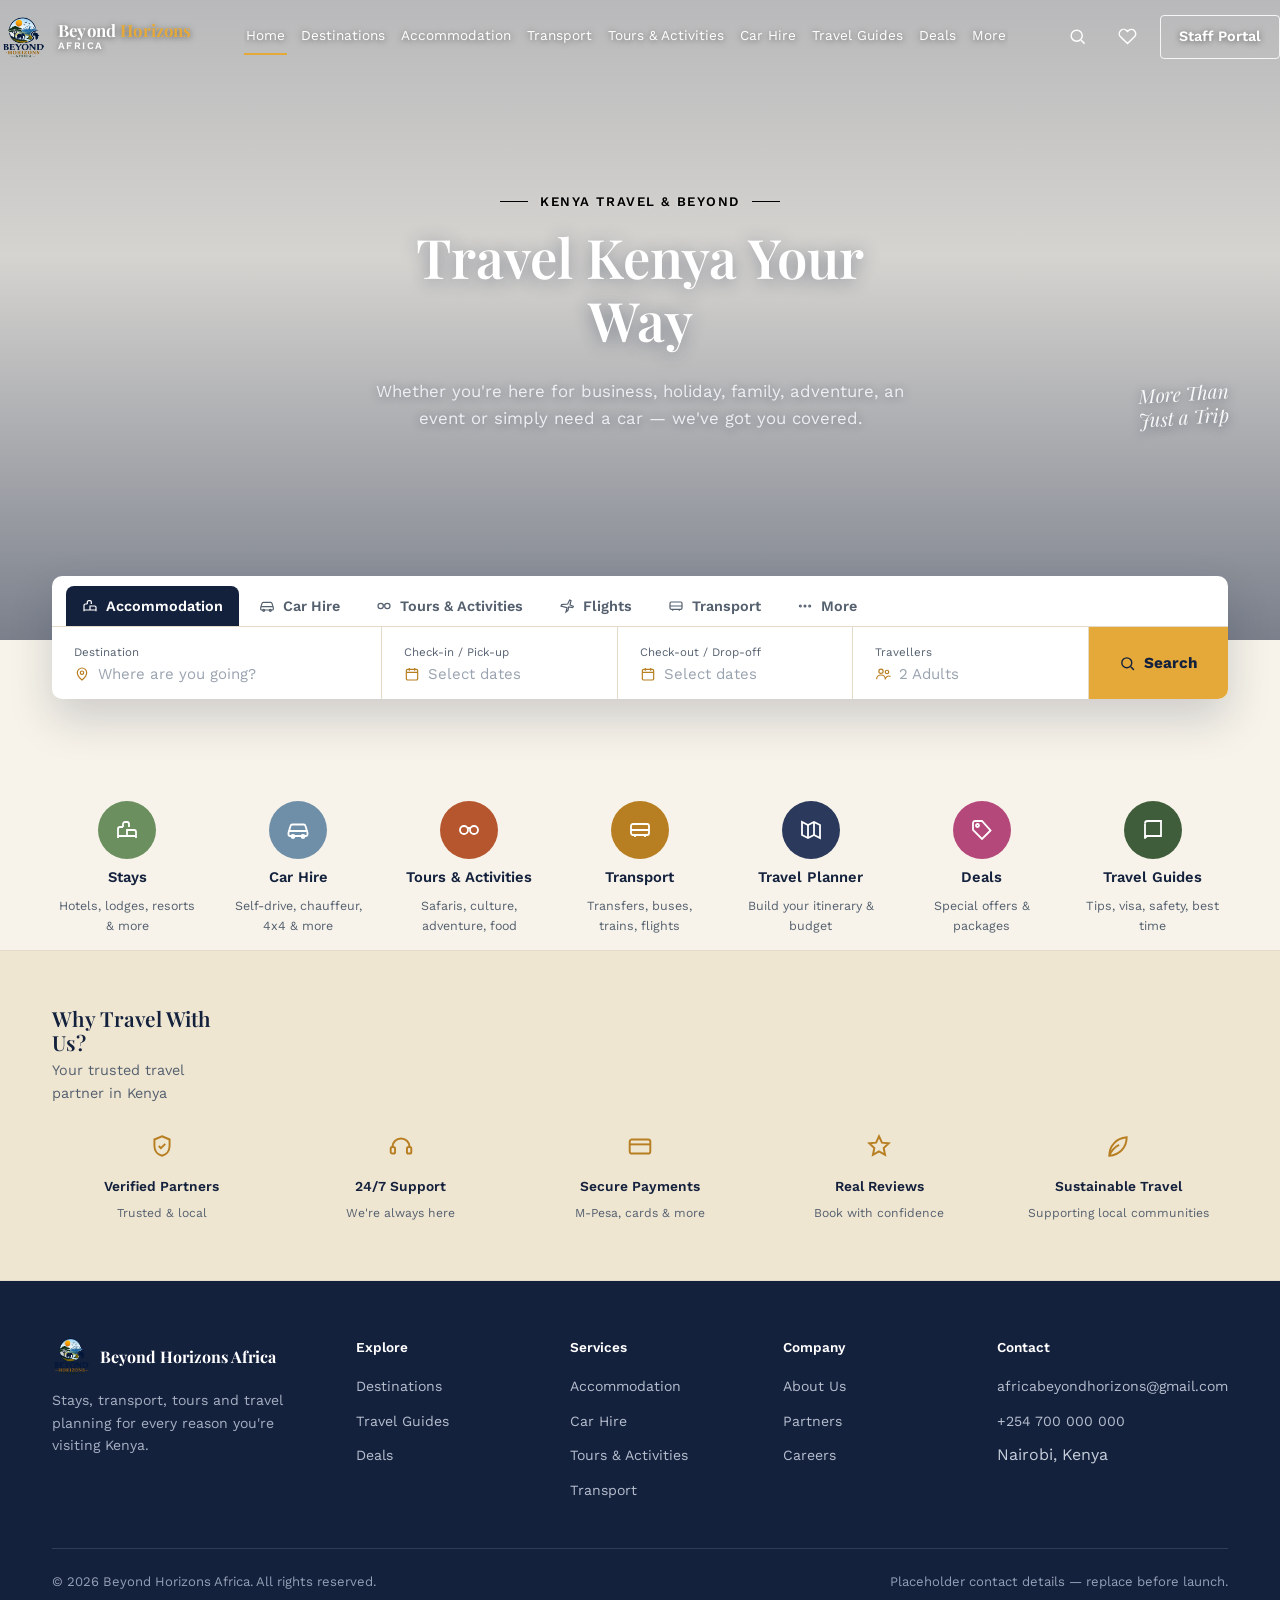
==== index.html @ 7d617f16 "Update index.html" ====
<!DOCTYPE html>
<html lang="en">
<head>
<meta charset="UTF-8">
<meta name="viewport" content="width=device-width, initial-scale=1.0">
<title>Beyond Horizons Tours</title>
<meta name="description" content="Stays, car hire, tours, transport and travel planning for every reason you're visiting Kenya, may it be holiday, business, family, events and more.">
<link rel="stylesheet" href="styles.css">
</head>
<body>
<a href="#main" class="skip-link">Skip to content</a>

<header class="site-header">
  <div class="container nav-row">
    <a href="index.html" class="brand">
      <img src="logo.jpeg" alt="Beyond Horizons Africa logo">
      <span class="brand-text">
        <span class="b1">Beyond <em>Horizons</em></span>
        <span class="b2">AFRICA</span>
      </span>
    </a>

    <button class="nav-toggle" aria-label="Toggle menu" aria-expanded="false">
      <span></span>
    </button>

    <nav class="primary-nav" aria-label="Primary">
      <a href="index.html" aria-current="page">Home</a>
      <a href="destinations.html">Destinations</a>
      <a href="accommodation.html">Accommodation</a>
      <a href="transport.html">Transport</a>
      <a href="tours.html">Tours &amp; Activities</a>
      <a href="car-hire.html">Car Hire</a>
      <a href="#">Travel Guides</a>
      <a href="deals.html">Deals</a>
      <a href="#">More</a>
    </nav>

    <div class="header-actions">
      <button class="icon-btn" aria-label="Search">
        <svg viewBox="0 0 24 24" fill="none" stroke="currentColor" stroke-width="1.8" width="19" height="19"><circle cx="11" cy="11" r="7"/><line x1="21" y1="21" x2="16.65" y2="16.65"/></svg>
      </button>
      <button class="icon-btn" aria-label="Wishlist">
        <svg viewBox="0 0 24 24" fill="none" stroke="currentColor" stroke-width="1.8" width="19" height="19"><path d="M20.8 4.6a5.5 5.5 0 0 0-7.8 0L12 5.6l-1-1a5.5 5.5 0 0 0-7.8 7.8l1 1L12 21l7.8-7.6 1-1a5.5 5.5 0 0 0 0-7.8Z"/></svg>
      </button>
      <a href="#" class="btn-login">Staff Portal</a>
    </div>
  </div>
</header>

<main id="main">

  <!-- HERO -->
  <section class="hero">
    <div class="hero-slideshow">
      <img class="slide" src="https://images.pexels.com/photos/12167300/pexels-photo-12167300.jpeg" alt="Elephant herd with Mount Kilimanjaro at sunset, Amboseli">
      <img class="slide" src="https://images.pexels.com/photos/37419265/pexels-photo-37419265.jpeg" alt="Elephants at sunset in the Maasai Mara">
      <img class="slide" src="https://images.pexels.com/photos/29865515/pexels-photo-29865515.jpeg" alt="Hot air balloon safari over the savanna plains">
      <img class="slide" src="https://images.pexels.com/photos/29578085/pexels-photo-29578085.jpeg" alt="Loungers on a palm-lined beach on the Kenyan coast">
    </div>
    <div class="hero-scrim"></div>

    <div class="hero-content">
      <p class="hero-eyebrow">KENYA TRAVEL &amp; BEYOND</p>
      <h1>Travel Kenya Your Way</h1>
      <p class="hero-sub">Whether you're here for business, holiday, family, adventure, an event or simply need a car — we've got you covered.</p>
    </div>
    <p class="hero-tag">More Than<br>Just a Trip</p>
  </section>

  <!-- SEARCH -->
  <div class="search-wrap">
    <div class="container">
      <div class="search-card">
        <form id="search-form">
          <div class="search-tabs">
            <button type="button" class="search-tab active" data-key="accommodation">
              <svg viewBox="0 0 24 24" fill="none" stroke="currentColor" stroke-width="1.8"><path d="M3 18v-7a2 2 0 0 1 2-2h3M3 18v2M3 18h18m0 0v2m0-2v-4a2 2 0 0 0-2-2h-7v6M8 9V6a2 2 0 0 1 2-2h2a2 2 0 0 1 2 2v3"/></svg>
              Accommodation
            </button>
            <button type="button" class="search-tab" data-key="carhire">
              <svg viewBox="0 0 24 24" fill="none" stroke="currentColor" stroke-width="1.8"><path d="M3 13l1.5-5A2 2 0 0 1 6.4 6.5h11.2A2 2 0 0 1 19.5 8l1.5 5"/><rect x="2.5" y="13" width="19" height="5" rx="1.5"/><circle cx="7" cy="18.5" r="1.5"/><circle cx="17" cy="18.5" r="1.5"/></svg>
              Car Hire
            </button>
            <button type="button" class="search-tab" data-key="tours">
              <svg viewBox="0 0 24 24" fill="none" stroke="currentColor" stroke-width="1.8"><circle cx="7" cy="12" r="4"/><circle cx="17" cy="12" r="4"/><path d="M11 10h2"/></svg>
              Tours &amp; Activities
            </button>
            <button type="button" class="search-tab" data-key="flights">
              <svg viewBox="0 0 24 24" fill="none" stroke="currentColor" stroke-width="1.8"><path d="M10.5 21l1.5-6.5L3 12l1-2 9-1 3-6 2 1-1.5 6.5 5 2-1 2-6-1-1 5z"/></svg>
              Flights
            </button>
            <button type="button" class="search-tab" data-key="transport">
              <svg viewBox="0 0 24 24" fill="none" stroke="currentColor" stroke-width="1.8"><rect x="3" y="6" width="18" height="11" rx="2"/><path d="M3 12h18M7 17v2M17 17v2"/></svg>
              Transport
            </button>
            <button type="button" class="search-tab" data-key="more">
              <svg viewBox="0 0 24 24" fill="none" stroke="currentColor" stroke-width="1.8"><circle cx="5" cy="12" r="1.4"/><circle cx="12" cy="12" r="1.4"/><circle cx="19" cy="12" r="1.4"/></svg>
              More
            </button>
          </div>

          <div class="search-fields">
            <div class="search-field">
              <label for="f-destination">Destination</label>
              <div class="field-value">
                <svg viewBox="0 0 24 24" fill="none" stroke="currentColor" stroke-width="1.8"><path d="M12 21s7-6.1 7-11a7 7 0 1 0-14 0c0 4.9 7 11 7 11Z"/><circle cx="12" cy="10" r="2.5"/></svg>
                <input id="f-destination" type="text" placeholder="Where are you going?">
              </div>
            </div>
            <div class="search-field">
              <label for="f-checkin">Check-in / Pick-up</label>
              <div class="field-value">
                <svg viewBox="0 0 24 24" fill="none" stroke="currentColor" stroke-width="1.8"><rect x="3.5" y="5" width="17" height="16" rx="2"/><path d="M3.5 9.5h17M8 3v4M16 3v4"/></svg>
                <input id="f-checkin" type="text" placeholder="Select dates">
              </div>
            </div>
            <div class="search-field">
              <label for="f-checkout">Check-out / Drop-off</label>
              <div class="field-value">
                <svg viewBox="0 0 24 24" fill="none" stroke="currentColor" stroke-width="1.8"><rect x="3.5" y="5" width="17" height="16" rx="2"/><path d="M3.5 9.5h17M8 3v4M16 3v4"/></svg>
                <input id="f-checkout" type="text" placeholder="Select dates">
              </div>
            </div>
            <div class="search-field">
              <label for="f-travellers">Travellers</label>
              <div class="field-value">
                <svg viewBox="0 0 24 24" fill="none" stroke="currentColor" stroke-width="1.8"><circle cx="9" cy="8" r="3.2"/><path d="M2.5 20a6.5 6.5 0 0 1 13 0"/><circle cx="18" cy="9" r="2.6"/><path d="M15.5 20a5 5 0 0 1 7.8-4.1"/></svg>
                <input id="f-travellers" type="text" placeholder="2 Adults">
              </div>
            </div>
            <button type="submit" class="search-submit">
              <svg viewBox="0 0 24 24" fill="none" stroke="currentColor" stroke-width="2"><circle cx="11" cy="11" r="7"/><line x1="21" y1="21" x2="16.65" y2="16.65"/></svg>
              Search
            </button>
          </div>
        </form>
      </div>
    </div>
  </div>

  <!-- QUICK LINKS -->
  <section class="quick-links" id="quick-links">
    <div class="container">
      <div class="quick-grid">

        <a class="quick-item" href="accommodation.html">
          <div class="quick-badge" style="background:var(--green-soft);">
            <svg viewBox="0 0 24 24" fill="none" stroke="currentColor" stroke-width="1.8"><path d="M3 18v-7a2 2 0 0 1 2-2h3M3 18v2M3 18h18m0 0v2m0-2v-4a2 2 0 0 0-2-2h-7v6M8 9V6a2 2 0 0 1 2-2h2a2 2 0 0 1 2 2v3"/></svg>
          </div>
          <h3>Stays</h3>
          <p>Hotels, lodges, resorts &amp; more</p>
        </a>

        <a class="quick-item" href="car-hire.html">
          <div class="quick-badge" style="background:var(--slate);">
            <svg viewBox="0 0 24 24" fill="none" stroke="currentColor" stroke-width="1.8"><path d="M3 13l1.5-5A2 2 0 0 1 6.4 6.5h11.2A2 2 0 0 1 19.5 8l1.5 5"/><rect x="2.5" y="13" width="19" height="5" rx="1.5"/><circle cx="7" cy="18.5" r="1.5"/><circle cx="17" cy="18.5" r="1.5"/></svg>
          </div>
          <h3>Car Hire</h3>
          <p>Self-drive, chauffeur, 4x4 &amp; more</p>
        </a>

        <a class="quick-item" href="tours.html">
          <div class="quick-badge" style="background:var(--terracotta);">
            <svg viewBox="0 0 24 24" fill="none" stroke="currentColor" stroke-width="1.8"><circle cx="7" cy="12" r="4"/><circle cx="17" cy="12" r="4"/><path d="M11 10h2"/></svg>
          </div>
          <h3>Tours &amp; Activities</h3>
          <p>Safaris, culture, adventure, food</p>
        </a>

        <a class="quick-item" href="transport.html">
          <div class="quick-badge" style="background:var(--gold);">
            <svg viewBox="0 0 24 24" fill="none" stroke="currentColor" stroke-width="1.8"><rect x="3" y="6" width="18" height="11" rx="2"/><path d="M3 12h18M7 17v2M17 17v2"/></svg>
          </div>
          <h3>Transport</h3>
          <p>Transfers, buses, trains, flights</p>
        </a>

        <a class="quick-item" href="#">
          <div class="quick-badge" style="background:var(--navy-soft);">
            <svg viewBox="0 0 24 24" fill="none" stroke="currentColor" stroke-width="1.8"><path d="M9 20l-6-3V4l6 3 6-3 6 3v13l-6-3-6 3Z"/><path d="M9 7v13M15 4v13"/></svg>
          </div>
          <h3>Travel Planner</h3>
          <p>Build your itinerary &amp; budget</p>
        </a>

        <a class="quick-item" href="deals.html">
          <div class="quick-badge" style="background:#B5487A;">
            <svg viewBox="0 0 24 24" fill="none" stroke="currentColor" stroke-width="1.8"><path d="M20.5 12.5 12 21l-9-9V5a2 2 0 0 1 2-2h7Z"/><circle cx="7.5" cy="7.5" r="1.5"/></svg>
          </div>
          <h3>Deals</h3>
          <p>Special offers &amp; packages</p>
        </a>

        <a class="quick-item" href="#">
          <div class="quick-badge" style="background:var(--green);">
            <svg viewBox="0 0 24 24" fill="none" stroke="currentColor" stroke-width="1.8"><path d="M4 5.5A2.5 2.5 0 0 1 6.5 3H20v15H6.5A2.5 2.5 0 0 0 4 20.5"/><path d="M4 5.5v15A2.5 2.5 0 0 1 6.5 18H20"/></svg>
          </div>
          <h3>Travel Guides</h3>
          <p>Tips, visa, safety, best time</p>
        </a>

      </div>
    </div>
  </section>


  <!-- WHY TRAVEL WITH US -->
  <section class="why">
    <div class="container why-inner">
      <div class="why-heading">
        <h3>Why Travel With Us?</h3>
        <p>Your trusted travel partner in Kenya</p>
      </div>

      <div class="why-items" style="display:grid; grid-template-columns:repeat(5,1fr); gap:20px; grid-column: 1 / -1;">
        <div class="why-item">
          <svg viewBox="0 0 24 24" fill="none" stroke="currentColor" stroke-width="1.8"><path d="M12 3l7 3v6c0 4.5-3 8-7 9-4-1-7-4.5-7-9V6Z"/><path d="M9 12l2 2 4-4"/></svg>
          <h4>Verified Partners</h4>
          <span>Trusted &amp; local</span>
        </div>
        <div class="why-item">
          <svg viewBox="0 0 24 24" fill="none" stroke="currentColor" stroke-width="1.8"><path d="M4 13a8 8 0 0 1 16 0"/><rect x="2.5" y="13" width="4" height="6" rx="1.5"/><rect x="17.5" y="13" width="4" height="6" rx="1.5"/></svg>
          <h4>24/7 Support</h4>
          <span>We're always here</span>
        </div>
        <div class="why-item">
          <svg viewBox="0 0 24 24" fill="none" stroke="currentColor" stroke-width="1.8"><rect x="2.5" y="6" width="19" height="13" rx="2"/><path d="M2.5 10.5h19"/></svg>
          <h4>Secure Payments</h4>
          <span>M-Pesa, cards &amp; more</span>
        </div>
        <div class="why-item">
          <svg viewBox="0 0 24 24" fill="none" stroke="currentColor" stroke-width="1.8"><path d="M12 3l2.7 5.9 6.3.6-4.7 4.4 1.3 6.3L12 17l-5.6 3.2 1.3-6.3-4.7-4.4 6.3-.6Z"/></svg>
          <h4>Real Reviews</h4>
          <span>Book with confidence</span>
        </div>
        <div class="why-item">
          <svg viewBox="0 0 24 24" fill="none" stroke="currentColor" stroke-width="1.8"><path d="M4 21C4 12 10 5 20 4c0 10-7 16-16 17Z"/><path d="M4 21c2-5 5-8 9-10"/></svg>
          <h4>Sustainable Travel</h4>
          <span>Supporting local communities</span>
        </div>
      </div>
    </div>
  </section>

</main>

<footer class="site-footer">
  <div class="container">
    <div class="footer-grid">
      <div>
        <div class="footer-brand">
          <img src="logo.jpeg" alt="Beyond Horizons Africa logo">
          <span>Beyond Horizons Africa</span>
        </div>
        <p>Stays, transport, tours and travel planning for every reason you're visiting Kenya.</p>
      </div>
      <div>
        <h4>Explore</h4>
        <ul>
          <li><a href="destinations.html">Destinations</a></li>
          <li><a href="#">Travel Guides</a></li>
          <li><a href="deals.html">Deals</a></li>
        </ul>
      </div>
      <div>
        <h4>Services</h4>
        <ul>
          <li><a href="accommodation.html">Accommodation</a></li>
          <li><a href="car-hire.html">Car Hire</a></li>
          <li><a href="tours.html">Tours &amp; Activities</a></li>
          <li><a href="transport.html">Transport</a></li>
        </ul>
      </div>
      <div>
        <h4>Company</h4>
        <ul>
          <li><a href="#">About Us</a></li>
          <li><a href="#">Partners</a></li>
          <li><a href="#">Careers</a></li>
        </ul>
      </div>
      <div>
        <h4>Contact</h4>
        <ul>
          <li><a href="mailto:africabeyondhorizons@gmail.com">africabeyondhorizons@gmail.com</a></li>
          <li><a href="tel:+254700000000">+254 700 000 000</a></li>
          <li>Nairobi, Kenya</li>
        </ul>
      </div>
    </div>
    <div class="footer-bottom">
      <span>© 2026 Beyond Horizons Africa. All rights reserved.</span>
      <span>Placeholder contact details — replace before launch.</span>
    </div>
  </div>
</footer>

<script src="script.js"></script>
</body>
</html>
---- styles.css ----
/* Beyond Horizons Africa — homepage styles */

@import url('https://fonts.googleapis.com/css2?family=Playfair+Display:wght@500;600;700&family=Work+Sans:wght@400;500;600;700&display=swap');

:root{
  --navy: #14213D;
  --navy-soft: #2B3A5C;
  --gold: #B87F22;
  --gold-bright: #E5A93A;
  --green: #3F5D3A;
  --green-soft: #6B8F5E;
  --khaki: #B79A63;
  --slate: #6F8FA8;
  --terracotta: #B5562F;
  --cream: #F7F3EA;
  --cream-deep: #EFE6D2;
  --ink-soft: #55606F;
  --white: #FFFFFF;
  --rule: #E3DBC8;

  --serif: 'Playfair Display', Georgia, serif;
  --sans: 'Work Sans', -apple-system, BlinkMacSystemFont, 'Segoe UI', sans-serif;
  --max: 1240px;
}

*, *::before, *::after{ box-sizing: border-box; }
html{ scroll-behavior: smooth; }

body{
  margin:0;
  background: var(--cream);
  color: var(--navy);
  font-family: var(--sans);
  font-size: 16px;
  line-height: 1.6;
  -webkit-font-smoothing: antialiased;
}

img{ max-width:100%; display:block; }
a{ color: inherit; text-decoration: none; }
button{ font-family: inherit; cursor: pointer; }

.container{
  max-width: var(--max);
  margin: 0 auto;
  padding: 0 32px;
}

h1, h2, h3{
  font-family: var(--serif);
  font-weight: 600;
  line-height: 1.15;
  margin: 0 0 0.5em;
  color: var(--navy);
}
h2{ font-size: clamp(1.6rem, 2.6vw, 2.15rem); }
h3{ font-size: 1.05rem; }

p{ margin: 0 0 1em; color: var(--ink-soft); }

.skip-link{
  position:absolute; left:-999px; top:auto;
  background: var(--navy); color: var(--cream); padding: 10px 16px;
  z-index: 200; border-radius: 4px;
}
.skip-link:focus{ left: 16px; top: 16px; }

/* ---------------- Header ---------------- */
/* Fixed + transparent by default so it overlays the hero image instead of
   sitting as a separate white bar above it. JS adds .scrolled once the
   page is no longer at the very top, switching it to a solid bar. No
   blur/backdrop-filter is used anywhere here — just a plain color swap. */
.site-header{
  position: fixed; top: 0; left: 0; right: 0; width: 100%;
  z-index: 100;
  background: transparent;
  border-bottom: 1px solid transparent;
  transition: background 0.25s ease, border-color 0.25s ease, box-shadow 0.25s ease;
}
.site-header.scrolled{
  background: var(--white);
  border-bottom: 1px solid var(--rule);
  box-shadow: 0 2px 14px rgba(20,33,61,0.08);
}
.site-header .container{ max-width: 1400px; }
.nav-row{
  display:flex; align-items:center; justify-content:space-between;
  padding: 14px 0;
  gap: 20px;
}
.brand{ display:flex; align-items:center; gap: 12px; text-decoration:none; flex-shrink:0; }
.brand img{ width: 46px; height: 46px; object-fit: contain; border-radius: 50%; }
.brand-text{ display:flex; flex-direction:column; line-height:1.05; }
.brand-text .b1{ font-family: var(--serif); font-weight:700; font-size: 1.05rem; color: var(--navy); letter-spacing:0.01em; }
.brand-text .b1 em{ font-style:normal; color: var(--gold); }
.brand-text .b2{ font-family: var(--sans); font-weight:600; font-size: 0.62rem; letter-spacing: 0.14em; color: var(--green); margin-top:1px; }

/* Default (transparent-over-image) state: light text with a soft shadow for legibility */
.site-header:not(.scrolled) .brand-text .b1,
.site-header:not(.scrolled) .brand-text .b2{
  color: #fff;
  text-shadow: 0 1px 6px rgba(0,0,0,0.5);
}
.site-header:not(.scrolled) .brand-text .b1 em{
  color: var(--gold-bright);
  text-shadow: 0 1px 6px rgba(0,0,0,0.5);
}

nav.primary-nav{
  display:flex; align-items:center; gap: 12px; flex-wrap: nowrap;
  overflow-x: auto; scrollbar-width: none; -ms-overflow-style: none;
}
nav.primary-nav::-webkit-scrollbar{ display:none; }
nav.primary-nav a{
  font-size: 0.85rem;
  color: var(--navy-soft);
  padding: 6px 2px;
  border-bottom: 2px solid transparent;
  white-space: nowrap;
}
nav.primary-nav a:hover,
nav.primary-nav a[aria-current="page"]{
  color: var(--navy);
  border-bottom-color: var(--gold);
}
.site-header:not(.scrolled) nav.primary-nav a{
  color: #fff;
  text-shadow: 0 1px 6px rgba(0,0,0,0.5);
}
.site-header:not(.scrolled) nav.primary-nav a:hover,
.site-header:not(.scrolled) nav.primary-nav a[aria-current="page"]{
  color: #fff;
  border-bottom-color: var(--gold-bright);
}

.header-actions{ display:flex; align-items:center; gap: 14px; flex-shrink:0; }
.icon-btn{
  display:flex; align-items:center; justify-content:center;
  width: 36px; height: 36px; border-radius: 50%;
  background: transparent; border: none; color: var(--navy-soft);
}
.icon-btn:hover{ background: var(--cream-deep); color: var(--navy); }
.btn-login{
  font-size: 0.9rem; font-weight:600; color: var(--navy);
  border: 1px solid var(--navy); padding: 9px 18px; border-radius: 4px;
  white-space: nowrap;
}
.btn-login:hover{ background: var(--navy); color: var(--white); }

.site-header:not(.scrolled) .icon-btn{ color:#fff; }
.site-header:not(.scrolled) .icon-btn:hover{ background: rgba(255,255,255,0.16); color:#fff; }
.site-header:not(.scrolled) .btn-login{
  color:#fff; border-color: rgba(255,255,255,0.85);
  text-shadow: 0 1px 6px rgba(0,0,0,0.5);
}
.site-header:not(.scrolled) .btn-login:hover{ background: rgba(255,255,255,0.16); color:#fff; }

.nav-toggle{
  display:none; background:none; border:1px solid var(--rule); border-radius:4px;
  width:40px; height:36px; align-items:center; justify-content:center;
}
.nav-toggle span, .nav-toggle span::before, .nav-toggle span::after{
  content:''; display:block; width:18px; height:2px; background: var(--navy); position:relative;
}
.nav-toggle span::before{ position:absolute; top:-6px; }
.nav-toggle span::after{ position:absolute; top:6px; }
.site-header:not(.scrolled) .nav-toggle{ border-color: rgba(255,255,255,0.6); }
.site-header:not(.scrolled) .nav-toggle span,
.site-header:not(.scrolled) .nav-toggle span::before,
.site-header:not(.scrolled) .nav-toggle span::after{ background:#fff; }

@media (max-width: 1200px){
  nav.primary-nav{
    display:none;
    position:absolute; top:100%; left:0; right:0;
    flex-direction:column; align-items:flex-start;
    background: var(--white); border-bottom:1px solid var(--rule);
    padding: 10px 32px 20px; gap: 14px;
    overflow-x: visible;
  }
  nav.primary-nav.open{ display:flex; }
  nav.primary-nav a{ color: var(--navy-soft) !important; text-shadow:none !important; font-size: 0.92rem; }
  .nav-toggle{ display:flex; }
}

/* ---------------- Hero ---------------- */
.hero{
  position: relative;
  overflow: hidden;
  color: var(--white);
}
.hero-slideshow{
  position: relative;
  width:100%; height: clamp(430px, 62vw, 640px);
}
.hero-slideshow .slide{
  position:absolute; inset:0;
  width:100%; height:100%;
  object-fit: cover;
  opacity: 0;
  animation: heroFade 32s infinite;
}
.hero-slideshow .slide:nth-child(1){ animation-delay: 0s; }
.hero-slideshow .slide:nth-child(2){ animation-delay: 8s; }
.hero-slideshow .slide:nth-child(3){ animation-delay: 16s; }
.hero-slideshow .slide:nth-child(4){ animation-delay: 24s; }
@keyframes heroFade{
  0%{ opacity:0; }
  3%{ opacity:1; }
  22%{ opacity:1; }
  28%{ opacity:0; }
  100%{ opacity:0; }
}
.hero-scrim{
  position:absolute; inset:0;
  background: linear-gradient(180deg, rgba(20,33,61,0.28) 0%, rgba(20,33,61,0.15) 40%, rgba(20,33,61,0.55) 100%);
  pointer-events:none;
}
.hero-content{
  position:absolute; inset:0;
  display:flex; flex-direction:column; align-items:center; justify-content:center;
  text-align:center;
  padding: 0 24px;
}
.hero-eyebrow{
  font-size: 0.82rem;
  letter-spacing: 0.12em;
  color: #000;
  text-shadow: 0 1px 4px rgba(255,255,255,0.35);
  font-weight: 600;
  display:flex; align-items:center; gap: 12px;
  margin-bottom: 14px;
}
.hero-eyebrow::before, .hero-eyebrow::after{
  content:''; width: 28px; height:1px; background: #000;
}
.hero h1{
  color: var(--white);
  font-size: clamp(2.2rem, 5vw, 3.4rem);
  max-width: 16ch;
  text-shadow: 0 2px 18px rgba(20,33,61,0.45);
}
.hero-sub{
  color: #EDEFF3;
  max-width: 54ch;
  font-size: 1.05rem;
  text-shadow: 0 1px 10px rgba(20,33,61,0.4);
}
.hero-tag{
  position:absolute;
  right: 4%;
  bottom: 30%;
  font-family: var(--serif);
  font-style: italic;
  font-size: 1.2rem;
  color: var(--white);
  line-height:1.25;
  text-align:right;
  opacity: 0.92;
  transform: rotate(-4deg);
  text-shadow: 0 2px 10px rgba(20,33,61,0.5);
}

/* ---------------- Search card ---------------- */
.search-wrap{
  position: relative;
  z-index: 20;
  margin-top: -64px;
  padding-bottom: 40px;
}
.search-card{
  background: var(--white);
  border-radius: 10px;
  box-shadow: 0 20px 44px rgba(20,33,61,0.18);
  overflow: hidden;
}
.search-tabs{
  display:flex;
  flex-wrap: wrap;
  border-bottom: 1px solid var(--rule);
  padding: 10px 14px 0;
  gap: 4px;
}
.search-tab{
  display:flex; align-items:center; gap:8px;
  background:none; border:none;
  padding: 12px 16px;
  font-size: 0.9rem; font-weight:600; color: var(--ink-soft);
  border-radius: 8px 8px 0 0;
}
.search-tab svg{ width:16px; height:16px; }
.search-tab:hover{ color: var(--navy); }
.search-tab.active{ background: var(--navy); color: var(--white); }

.search-fields{
  display:grid;
  grid-template-columns: 1.4fr 1fr 1fr 1fr auto;
  gap: 0;
  align-items: stretch;
}
.search-field{
  padding: 16px 22px;
  border-right: 1px solid var(--rule);
}
.search-field label{
  display:block; font-size: 0.72rem; color: var(--ink-soft); margin-bottom: 4px;
}
.search-field .field-value{
  display:flex; align-items:center; gap:8px;
  font-size: 0.94rem; font-weight:500; color: var(--navy);
}
.search-field .field-value svg{ width:16px; height:16px; color: var(--gold); flex-shrink:0; }
.search-field input, .search-field select{
  border:none; background:none; font-family:inherit; font-size:0.94rem; font-weight:500;
  color: var(--navy); width:100%; padding:0;
}
.search-field input::placeholder{ color: #9AA3B0; font-weight:400; }
.search-field input:focus, .search-field select:focus{ outline: none; }

.search-submit{
  display:flex; align-items:center; justify-content:center; gap:8px;
  background: var(--gold-bright);
  color: var(--navy);
  border:none;
  font-weight:700; font-size: 0.96rem;
  padding: 0 30px;
  white-space: nowrap;
}
.search-submit:hover{ background: var(--gold); }
.search-submit svg{ width:17px; height:17px; }

@media (max-width: 900px){
  .search-fields{ grid-template-columns: 1fr 1fr; }
  .search-field{ border-bottom: 1px solid var(--rule); }
  .search-submit{ grid-column: 1 / -1; padding: 16px; }
}

/* ---------------- Quick links ---------------- */
.quick-links{
  padding: 56px 0 8px;
}
.quick-grid{
  display:grid;
  grid-template-columns: repeat(7, 1fr);
  gap: 20px;
}
@media (max-width: 980px){ .quick-grid{ grid-template-columns: repeat(4, 1fr); } }
@media (max-width: 620px){ .quick-grid{ grid-template-columns: repeat(2, 1fr); } }

.quick-item{
  display:flex; flex-direction:column; align-items:center; text-align:center;
  gap: 10px;
  text-decoration:none;
  border-radius: 10px;
  padding: 6px;
  transition: background 0.2s ease, transform 0.2s ease;
}
.quick-item:hover{ background: var(--cream-deep); transform: translateY(-2px); }
.quick-badge{
  width: 58px; height: 58px; border-radius: 50%;
  display:flex; align-items:center; justify-content:center;
  color: var(--white);
}
.quick-badge svg{ width: 24px; height:24px; }
.quick-item h3{ font-family: var(--sans); font-size:0.92rem; font-weight:600; margin:0; }
.quick-item p{ font-size: 0.78rem; margin:0; color: var(--ink-soft); }

/* ---------------- Explore ---------------- */
.explore{ padding: 76px 0; }
.explore-head{
  display:flex; justify-content:space-between; align-items:flex-end; gap: 24px;
  margin-bottom: 32px; flex-wrap: wrap;
}
.explore-head p{ max-width: 52ch; margin:0; }
.btn-gold{
  display:inline-flex; align-items:center; gap:8px;
  background: var(--gold-bright); color: var(--navy);
  font-weight:700; font-size:0.92rem;
  padding: 12px 22px; border-radius: 4px; white-space:nowrap;
}
.btn-gold:hover{ background: var(--gold); }
.btn-gold svg{ width:15px; height:15px; }

.dest-row{
  display:grid;
  grid-template-columns: repeat(5, 1fr);
  gap: 18px;
}
@media (max-width: 1000px){ .dest-row{ grid-template-columns: repeat(3, 1fr); } }
@media (max-width: 640px){ .dest-row{ grid-template-columns: repeat(2, 1fr); } }

.dest-card{
  position:relative;
  border-radius: 10px;
  overflow:hidden;
  aspect-ratio: 3 / 4;
  color: var(--white);
}
.dest-card svg{ position:absolute; inset:0; width:100%; height:100%; }
.dest-card img{ position:absolute; inset:0; width:100%; height:100%; object-fit:cover; transition: transform 0.5s ease; }
.dest-card:hover img{ transform: scale(1.06); }
.dest-card .label{
  position:absolute; left:0; right:0; bottom:0;
  padding: 16px 14px;
  background: linear-gradient(to top, rgba(20,33,61,0.85), rgba(20,33,61,0));
}
.dest-card .label h3{ color: var(--white); font-size: 1rem; margin:0 0 2px; }
.dest-card .label span{ font-size: 0.76rem; opacity:0.9; display:flex; align-items:center; gap:5px; }
.dest-card .label span svg{ width:12px; height:12px; position:static; }

/* ---------------- Why travel with us ---------------- */
.why{
  background: var(--cream-deep);
  padding: 56px 0;
  border-top: 1px solid var(--rule);
  border-bottom: 1px solid var(--rule);
}
.why-inner{
  display:grid;
  grid-template-columns: 1fr repeat(5, 1fr);
  gap: 28px;
  align-items:center;
}
@media (max-width: 1080px){
  .why-inner{ grid-template-columns: 1fr; }
  .why-items{ grid-template-columns: repeat(3,1fr) !important; }
}
.why-heading h3{ margin-bottom: 4px; font-size: 1.3rem; }
.why-heading p{ margin:0; font-size: 0.9rem; }
.why-items{
  display:contents;
}
.why-item{ text-align:center; }
.why-item svg{ width: 26px; height:26px; color: var(--gold); margin: 0 auto 8px; }
.why-item h4{ font-family: var(--sans); font-size: 0.86rem; font-weight:600; margin: 0 0 2px; }
.why-item span{ font-size: 0.76rem; color: var(--ink-soft); }
@media (max-width: 620px){
  .why-items{ grid-template-columns: repeat(2,1fr) !important; }
}

/* ---------------- Page hero (interior pages) ---------------- */
.page-hero{
  position: relative;
  color: var(--white);
  overflow: hidden;
}
.page-hero-img{
  width: 100%;
  height: clamp(300px, 34vw, 420px);
  object-fit: cover;
  display:block;
}
.page-hero-overlay{
  position:absolute; inset:0;
  background: linear-gradient(180deg, rgba(20,33,61,0.35) 0%, rgba(20,33,61,0.72) 100%);
  display:flex; flex-direction:column; align-items:center; justify-content:center;
  text-align:center; padding: 0 24px;
}
.page-hero-overlay .crumb{
  font-size: 0.82rem; color: #E9DCC0; margin-bottom: 10px;
}
.page-hero-overlay .crumb a{ color: var(--gold-bright); text-decoration:underline; }
.page-hero-overlay h1{
  color: var(--white);
  font-size: clamp(2rem, 4.4vw, 2.9rem);
  margin-bottom: 10px;
}
.page-hero-overlay p{
  color: #EDEFF3;
  max-width: 52ch;
  margin: 0;
}

/* ---------------- Filter bar ---------------- */
.filter-bar{
  padding: 28px 0 8px;
}
.filter-scroll{
  display:flex; gap: 10px; flex-wrap: wrap;
}
.filter-chip{
  background: var(--white);
  border: 1px solid var(--rule);
  color: var(--navy-soft);
  font-size: 0.88rem; font-weight: 500;
  padding: 9px 18px;
  border-radius: 999px;
  white-space: nowrap;
}
.filter-chip:hover{ border-color: var(--gold); color: var(--navy); }
.filter-chip.active{
  background: var(--navy); border-color: var(--navy); color: var(--white);
}

/* ---------------- Tours grid ---------------- */
.tours-grid{
  display:grid;
  grid-template-columns: repeat(4, 1fr);
  gap: 24px;
  padding: 32px 0 12px;
}
@media (max-width: 1080px){ .tours-grid{ grid-template-columns: repeat(3,1fr); } }
@media (max-width: 780px){ .tours-grid{ grid-template-columns: repeat(2,1fr); } }
@media (max-width: 520px){ .tours-grid{ grid-template-columns: 1fr; } }

.tour-card{
  display:flex; flex-direction:column;
  background: var(--white);
  border-radius: 10px;
  overflow:hidden;
  border: 1px solid var(--rule);
}
.tour-card .thumb{
  position:relative;
  aspect-ratio: 4/3;
  overflow:hidden;
}
.tour-card .thumb img{
  width:100%; height:100%; object-fit:cover;
}
.tour-card .cat-badge{
  position:absolute; top:12px; left:12px;
  background: rgba(20,33,61,0.85);
  color: var(--white);
  font-size: 0.72rem; font-weight:600;
  padding: 5px 12px;
  border-radius: 999px;
}
.tour-card .body{
  padding: 16px 18px 18px;
  display:flex; flex-direction:column; gap: 8px; flex:1;
}
.tour-card h3{ font-size: 1rem; margin: 0; }
.tour-card .meta{
  display:flex; align-items:center; gap: 14px;
  font-size: 0.8rem; color: var(--ink-soft);
}
.tour-card .meta span{ display:flex; align-items:center; gap:5px; }
.tour-card .meta svg{ width:13px; height:13px; color: var(--gold); flex-shrink:0; }
.tour-card .rating{
  display:flex; align-items:center; gap:5px;
  font-size: 0.82rem; color: var(--navy);
  font-weight:600;
}
.tour-card .rating svg{ width:13px; height:13px; color: var(--gold-bright); }
.tour-card .price-row{
  margin-top: auto;
  display:flex; align-items:center; justify-content:space-between;
  padding-top: 10px;
  border-top: 1px solid var(--rule);
}
.tour-card .price{ font-size: 0.95rem; color: var(--navy); font-weight:700; }
.tour-card .price span{ font-weight:400; font-size:0.72rem; color: var(--ink-soft); display:block; }
.tour-card .view-btn{
  font-size: 0.82rem; font-weight:600; color: var(--navy);
  border: 1px solid var(--navy); padding: 7px 14px; border-radius: 4px;
}
.tour-card .view-btn:hover{ background: var(--navy); color: var(--white); }

.tour-card[hidden]{ display:none; }

/* ---------------- Footer ---------------- */
footer.site-footer{
  background: var(--navy);
  color: #C7CEDB;
  padding: 56px 0 26px;
}
.footer-grid{
  display:grid;
  grid-template-columns: 1.5fr 1fr 1fr 1fr 1fr;
  gap: 32px;
  padding-bottom: 36px;
  border-bottom: 1px solid rgba(255,255,255,0.12);
}
@media (max-width: 900px){ .footer-grid{ grid-template-columns: 1fr 1fr; } }
.footer-brand{ display:flex; align-items:center; gap:10px; margin-bottom: 14px; }
.footer-brand img{ width:38px; height:38px; }
.footer-brand span{ font-family: var(--serif); font-weight:700; color: var(--white); font-size:1rem; }
.footer-grid p{ color: #A6AFC1; font-size: 0.88rem; max-width: 30ch; }
.footer-grid h4{ color: var(--white); font-size: 0.85rem; font-weight:600; margin: 0 0 14px; }
.footer-grid ul{ list-style:none; margin:0; padding:0; }
.footer-grid li{ margin-bottom: 9px; }
.footer-grid a{ font-size: 0.88rem; color: #B6BECE; }
.footer-grid a:hover{ color: var(--gold-bright); }
.footer-bottom{
  padding-top: 22px;
  display:flex; justify-content:space-between; flex-wrap:wrap; gap:12px;
  font-size: 0.82rem; color: #93A0B5;
}

:focus-visible{ outline: 2px solid var(--gold-bright); outline-offset: 2px; }

@media (prefers-reduced-motion: reduce){
  *{ scroll-behavior: auto !important; transition:none !important; }
  .hero-slideshow .slide{ animation:none !important; opacity:0; }
  .hero-slideshow .slide:first-child{ opacity:1; }
}
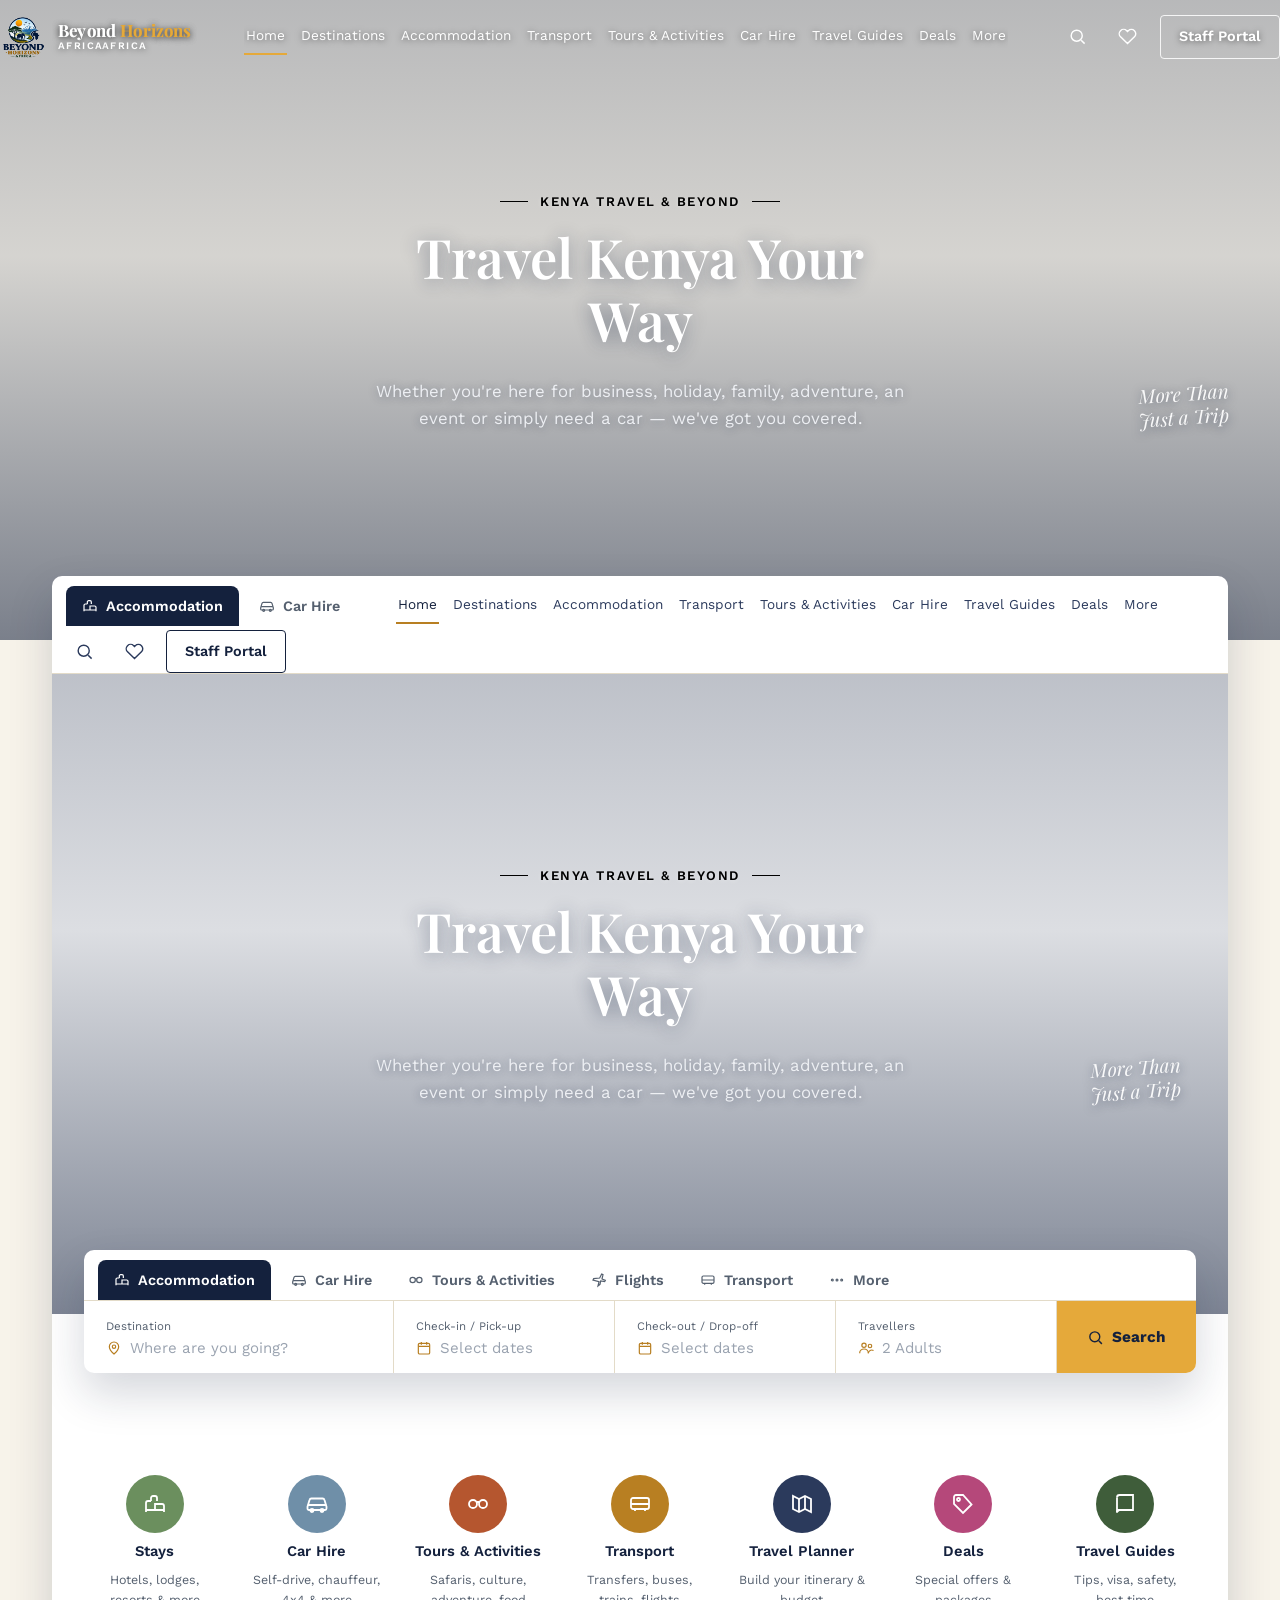
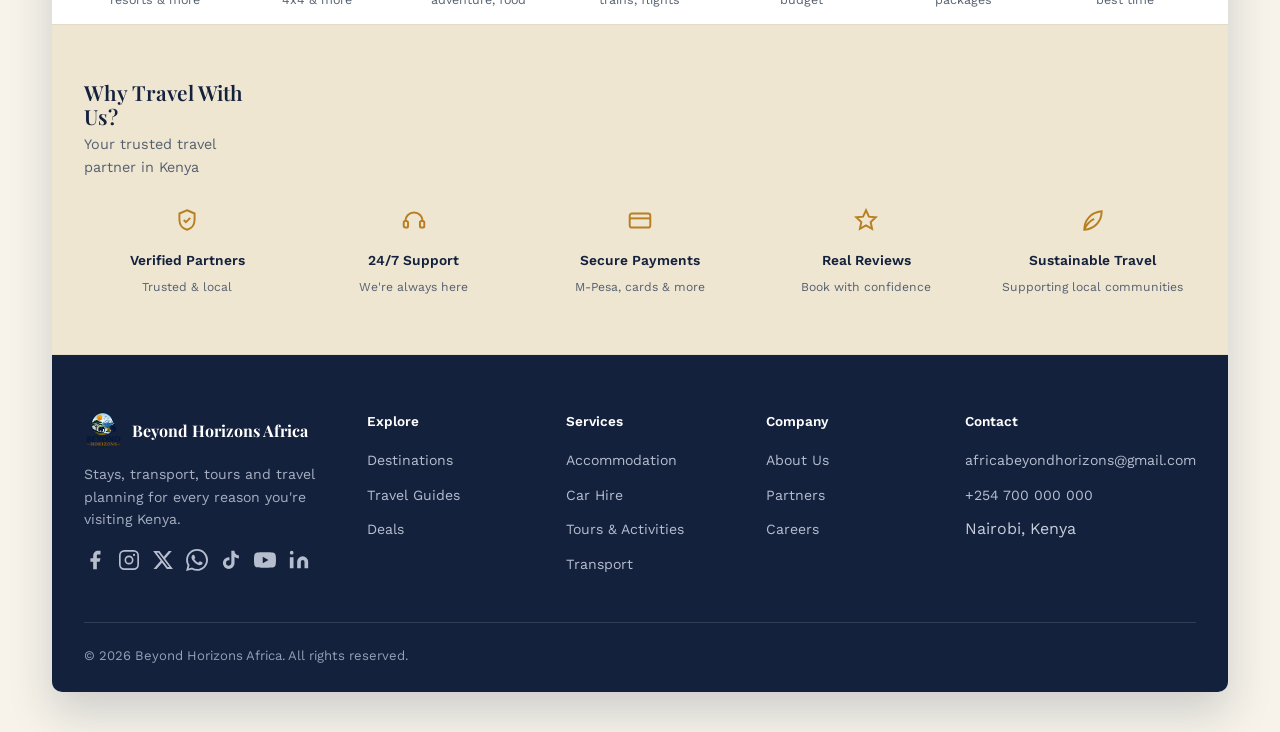
==== commit 255ddbc1: "Update index.html" ====
--- a/index.html
+++ b/index.html
@@ -9,7 +9,6 @@
 </head>
 <body>
 <a href="#main" class="skip-link">Skip to content</a>
-
 <header class="site-header">
   <div class="container nav-row">
     <a href="index.html" class="brand">
@@ -19,11 +18,9 @@
         <span class="b2">AFRICA</span>
       </span>
     </a>
-
     <button class="nav-toggle" aria-label="Toggle menu" aria-expanded="false">
       <span></span>
     </button>
-
     <nav class="primary-nav" aria-label="Primary">
       <a href="index.html" aria-current="page">Home</a>
       <a href="destinations.html">Destinations</a>
@@ -35,7 +32,6 @@
       <a href="deals.html">Deals</a>
       <a href="#">More</a>
     </nav>
-
     <div class="header-actions">
       <button class="icon-btn" aria-label="Search">
         <svg viewBox="0 0 24 24" fill="none" stroke="currentColor" stroke-width="1.8" width="19" height="19"><circle cx="11" cy="11" r="7"/><line x1="21" y1="21" x2="16.65" y2="16.65"/></svg>
@@ -43,13 +39,11 @@
       <button class="icon-btn" aria-label="Wishlist">
         <svg viewBox="0 0 24 24" fill="none" stroke="currentColor" stroke-width="1.8" width="19" height="19"><path d="M20.8 4.6a5.5 5.5 0 0 0-7.8 0L12 5.6l-1-1a5.5 5.5 0 0 0-7.8 7.8l1 1L12 21l7.8-7.6 1-1a5.5 5.5 0 0 0 0-7.8Z"/></svg>
       </button>
-      <a href="#" class="btn-login">Staff Portal</a>
+   <a href="staff.html" class="btn-login">Staff Portal</a>
     </div>
   </div>
 </header>
-
 <main id="main">
-
   <!-- HERO -->
   <section class="hero">
     <div class="hero-slideshow">
@@ -59,7 +53,6 @@
       <img class="slide" src="https://images.pexels.com/photos/29578085/pexels-photo-29578085.jpeg" alt="Loungers on a palm-lined beach on the Kenyan coast">
     </div>
     <div class="hero-scrim"></div>
-
     <div class="hero-content">
       <p class="hero-eyebrow">KENYA TRAVEL &amp; BEYOND</p>
       <h1>Travel Kenya Your Way</h1>
@@ -67,7 +60,6 @@
     </div>
     <p class="hero-tag">More Than<br>Just a Trip</p>
   </section>
-
   <!-- SEARCH -->
   <div class="search-wrap">
     <div class="container">
@@ -83,6 +75,90 @@
               Car Hire
             </button>
             <button type="button" class="search-tab" data-key="tours">
+              <svgHere’s an updated version of your page with:
+
+- The placeholder notice removed  
+- Cleaner contact details (still using your existing email; phone left as a clear placeholder you can swap)  
+- A full set of social media icons (Facebook, Instagram, X/Twitter, WhatsApp, TikTok, YouTube, LinkedIn) in the footer
+
+```html
+<!DOCTYPE html>
+<html lang="en">
+<head>
+<meta charset="UTF-8">
+<meta name="viewport" content="width=device-width, initial-scale=1.0">
+<title>Beyond Horizons Tours</title>
+<meta name="description" content="Stays, car hire, tours, transport and travel planning for every reason you're visiting Kenya, may it be holiday, business, family, events and more.">
+<link rel="stylesheet" href="styles.css">
+</head>
+<body>
+<a href="#main" class="skip-link">Skip to content</a>
+<header class="site-header">
+  <div class="container nav-row">
+    <a href="index.html" class="brand">
+      <img src="logo.jpeg" alt="Beyond Horizons Africa logo">
+      <span class="brand-text">
+        <span class="b1">Beyond <em>Horizons</em></span>
+        <span class="b2">AFRICA</span>
+      </span>
+    </a>
+    <button class="nav-toggle" aria-label="Toggle menu" aria-expanded="false">
+      <span></span>
+    </button>
+    <nav class="primary-nav" aria-label="Primary">
+      <a href="index.html" aria-current="page">Home</a>
+      <a href="destinations.html">Destinations</a>
+      <a href="accommodation.html">Accommodation</a>
+      <a href="transport.html">Transport</a>
+      <a href="tours.html">Tours &amp; Activities</a>
+      <a href="car-hire.html">Car Hire</a>
+      <a href="#">Travel Guides</a>
+      <a href="deals.html">Deals</a>
+      <a href="#">More</a>
+    </nav>
+    <div class="header-actions">
+      <button class="icon-btn" aria-label="Search">
+        <svg viewBox="0 0 24 24" fill="none" stroke="currentColor" stroke-width="1.8" width="19" height="19"><circle cx="11" cy="11" r="7"/><line x1="21" y1="21" x2="16.65" y2="16.65"/></svg>
+      </button>
+      <button class="icon-btn" aria-label="Wishlist">
+        <svg viewBox="0 0 24 24" fill="none" stroke="currentColor" stroke-width="1.8" width="19" height="19"><path d="M20.8 4.6a5.5 5.5 0 0 0-7.8 0L12 5.6l-1-1a5.5 5.5 0 0 0-7.8 7.8l1 1L12 21l7.8-7.6 1-1a5.5 5.5 0 0 0 0-7.8Z"/></svg>
+      </button>
+      <a href="staff.html" class="btn-login">Staff Portal</a>
+    </div>
+  </div>
+</header>
+<main id="main">
+  <!-- HERO -->
+  <section class="hero">
+    <div class="hero-slideshow">
+      <img class="slide" src="https://images.pexels.com/photos/12167300/pexels-photo-12167300.jpeg" alt="Elephant herd with Mount Kilimanjaro at sunset, Amboseli">
+      <img class="slide" src="https://images.pexels.com/photos/37419265/pexels-photo-37419265.jpeg" alt="Elephants at sunset in the Maasai Mara">
+      <img class="slide" src="https://images.pexels.com/photos/29865515/pexels-photo-29865515.jpeg" alt="Hot air balloon safari over the savanna plains">
+      <img class="slide" src="https://images.pexels.com/photos/29578085/pexels-photo-29578085.jpeg" alt="Loungers on a palm-lined beach on the Kenyan coast">
+    </div>
+    <div class="hero-scrim"></div>
+    <div class="hero-content">
+      <p class="hero-eyebrow">KENYA TRAVEL &amp; BEYOND</p>
+      <h1>Travel Kenya Your Way</h1>
+      <p class="hero-sub">Whether you're here for business, holiday, family, adventure, an event or simply need a car — we've got you covered.</p>
+    </div>
+    <p class="hero-tag">More Than<br>Just a Trip</p>
+  </section>
+  <!-- SEARCH -->
+  <div class="search-wrap">
+    <div class="container">
+      <div class="search-card">
+        <form id="search-form">
+          <div class="search-tabs">
+            <button type="button" class="search-tab active" data-key="accommodation">
+              <svg viewBox="0 0 24 24" fill="none" stroke="currentColor" stroke-width="1.8"><path d="M3 18v-7a2 2 0 0 1 2-2h3M3 18v2M3 18h18m0 0v2m0-2v-4a2 2 0 0 0-2-2h-7v6M8 9V6a2 2 0 0 1 2-2h2a2 2 0 0 1 2 2v3"/></svg>
+              Accommodation
+            </button>
+            <button type="button" class="search-tab" data-key="carhire">
+              <svg viewBox="0 0 24 24" fill="none" stroke="currentColor" stroke-width="1.8"><path d="M3 13l1.5-5A2 2 0 0 1 6.4 6.5h11.2A2 2 0 0 1 19.5 8l1.5 5"/><rect x="2.5" y="13" width="19" height="5" rx="1.5"/><circle cx="7" cy="18.5" r="1.5"/><circle cx="17" cy="18.5" r="1.5"/></svg>
+              Car Hire
+            </button>
+            <button type="button" class="search-tab" data-key="tours">
               <svg viewBox="0 0 24 24" fill="none" stroke="currentColor" stroke-width="1.8"><circle cx="7" cy="12" r="4"/><circle cx="17" cy="12" r="4"/><path d="M11 10h2"/></svg>
               Tours &amp; Activities
             </button>
@@ -99,7 +175,6 @@
               More
             </button>
           </div>
-
           <div class="search-fields">
             <div class="search-field">
               <label for="f-destination">Destination</label>
@@ -138,12 +213,10 @@
       </div>
     </div>
   </div>
-
   <!-- QUICK LINKS -->
   <section class="quick-links" id="quick-links">
     <div class="container">
       <div class="quick-grid">
-
         <a class="quick-item" href="accommodation.html">
           <div class="quick-badge" style="background:var(--green-soft);">
             <svg viewBox="0 0 24 24" fill="none" stroke="currentColor" stroke-width="1.8"><path d="M3 18v-7a2 2 0 0 1 2-2h3M3 18v2M3 18h18m0 0v2m0-2v-4a2 2 0 0 0-2-2h-7v6M8 9V6a2 2 0 0 1 2-2h2a2 2 0 0 1 2 2v3"/></svg>
@@ -151,7 +224,6 @@
           <h3>Stays</h3>
           <p>Hotels, lodges, resorts &amp; more</p>
         </a>
-
         <a class="quick-item" href="car-hire.html">
           <div class="quick-badge" style="background:var(--slate);">
             <svg viewBox="0 0 24 24" fill="none" stroke="currentColor" stroke-width="1.8"><path d="M3 13l1.5-5A2 2 0 0 1 6.4 6.5h11.2A2 2 0 0 1 19.5 8l1.5 5"/><rect x="2.5" y="13" width="19" height="5" rx="1.5"/><circle cx="7" cy="18.5" r="1.5"/><circle cx="17" cy="18.5" r="1.5"/></svg>
@@ -159,7 +231,6 @@
           <h3>Car Hire</h3>
           <p>Self-drive, chauffeur, 4x4 &amp; more</p>
         </a>
-
         <a class="quick-item" href="tours.html">
           <div class="quick-badge" style="background:var(--terracotta);">
             <svg viewBox="0 0 24 24" fill="none" stroke="currentColor" stroke-width="1.8"><circle cx="7" cy="12" r="4"/><circle cx="17" cy="12" r="4"/><path d="M11 10h2"/></svg>
@@ -167,7 +238,6 @@
           <h3>Tours &amp; Activities</h3>
           <p>Safaris, culture, adventure, food</p>
         </a>
-
         <a class="quick-item" href="transport.html">
           <div class="quick-badge" style="background:var(--gold);">
             <svg viewBox="0 0 24 24" fill="none" stroke="currentColor" stroke-width="1.8"><rect x="3" y="6" width="18" height="11" rx="2"/><path d="M3 12h18M7 17v2M17 17v2"/></svg>
@@ -175,7 +245,6 @@
           <h3>Transport</h3>
           <p>Transfers, buses, trains, flights</p>
         </a>
-
         <a class="quick-item" href="#">
           <div class="quick-badge" style="background:var(--navy-soft);">
             <svg viewBox="0 0 24 24" fill="none" stroke="currentColor" stroke-width="1.8"><path d="M9 20l-6-3V4l6 3 6-3 6 3v13l-6-3-6 3Z"/><path d="M9 7v13M15 4v13"/></svg>
@@ -183,7 +252,6 @@
           <h3>Travel Planner</h3>
           <p>Build your itinerary &amp; budget</p>
         </a>
-
         <a class="quick-item" href="deals.html">
           <div class="quick-badge" style="background:#B5487A;">
             <svg viewBox="0 0 24 24" fill="none" stroke="currentColor" stroke-width="1.8"><path d="M20.5 12.5 12 21l-9-9V5a2 2 0 0 1 2-2h7Z"/><circle cx="7.5" cy="7.5" r="1.5"/></svg>
@@ -191,7 +259,6 @@
           <h3>Deals</h3>
           <p>Special offers &amp; packages</p>
         </a>
-
         <a class="quick-item" href="#">
           <div class="quick-badge" style="background:var(--green);">
             <svg viewBox="0 0 24 24" fill="none" stroke="currentColor" stroke-width="1.8"><path d="M4 5.5A2.5 2.5 0 0 1 6.5 3H20v15H6.5A2.5 2.5 0 0 0 4 20.5"/><path d="M4 5.5v15A2.5 2.5 0 0 1 6.5 18H20"/></svg>
@@ -199,12 +266,9 @@
           <h3>Travel Guides</h3>
           <p>Tips, visa, safety, best time</p>
         </a>
-
       </div>
     </div>
   </section>
-
-
   <!-- WHY TRAVEL WITH US -->
   <section class="why">
     <div class="container why-inner">
@@ -212,7 +276,6 @@
         <h3>Why Travel With Us?</h3>
         <p>Your trusted travel partner in Kenya</p>
       </div>
-
       <div class="why-items" style="display:grid; grid-template-columns:repeat(5,1fr); gap:20px; grid-column: 1 / -1;">
         <div class="why-item">
           <svg viewBox="0 0 24 24" fill="none" stroke="currentColor" stroke-width="1.8"><path d="M12 3l7 3v6c0 4.5-3 8-7 9-4-1-7-4.5-7-9V6Z"/><path d="M9 12l2 2 4-4"/></svg>
@@ -242,9 +305,7 @@
       </div>
     </div>
   </section>
-
 </main>
-
 <footer class="site-footer">
   <div class="container">
     <div class="footer-grid">
@@ -254,6 +315,30 @@
           <span>Beyond Horizons Africa</span>
         </div>
         <p>Stays, transport, tours and travel planning for every reason you're visiting Kenya.</p>
+        <!-- Social media icons -->
+        <div class="social-links" style="display:flex; gap:12px; margin-top:18px; flex-wrap:wrap;">
+          <a href="https://facebook.com/" aria-label="Facebook" target="_blank" rel="noopener">
+            <svg width="22" height="22" viewBox="0 0 24 24" fill="currentColor"><path d="M18 2h-3a5 5 0 0 0-5 5v3H7v4h3v8h4v-8h3l1-4h-4V7a1 1 0 0 1 1-1h3z"/></svg>
+          </a>
+          <a href="https://instagram.com/" aria-label="Instagram" target="_blank" rel="noopener">
+            <svg width="22" height="22" viewBox="0 0 24 24" fill="none" stroke="currentColor" stroke-width="1.8"><rect x="2" y="2" width="20" height="20" rx="5"/><circle cx="12" cy="12" r="4"/><circle cx="17.5" cy="6.5" r="1.2" fill="currentColor" stroke="none"/></svg>
+          </a>
+          <a href="https://x.com/" aria-label="X (Twitter)" target="_blank" rel="noopener">
+            <svg width="22" height="22" viewBox="0 0 24 24" fill="currentColor"><path d="M18.244 2.25h3.308l-7.227 8.26 8.502 11.24H16.17l-5.214-6.817L4.99 21.75H1.68l7.73-8.835L1.254 2.25H8.08l4.713 6.231zm-1.161 17.52h1.833L7.084 4.126H5.117z"/></svg>
+          </a>
+          <a href="https://wa.me/254700000000" aria-label="WhatsApp" target="_blank" rel="noopener">
+            <svg width="22" height="22" viewBox="0 0 24 24" fill="currentColor"><path d="M17.472 14.382c-.297-.149-1.758-.867-2.03-.967-.273-.099-.471-.148-.67.15-.197.297-.767.966-.94 1.164-.173.199-.347.223-.644.075-.297-.15-1.255-.463-2.39-1.475-.883-.788-1.48-1.761-1.653-2.059-.173-.297-.018-.458.13-.606.134-.133.298-.347.446-.52.149-.174.198-.298.298-.497.099-.198.05-.371-.025-.52-.075-.149-.669-1.612-.916-2.207-.242-.579-.487-.5-.669-.51-.173-.008-.371-.01-.57-.01-.198 0-.52.074-.792.372-.272.297-1.04 1.016-1.04 2.479 0 1.462 1.065 2.875 1.213 3.074.149.198 2.096 3.2 5.077 4.487.709.306 1.262.489 1.694.625.712.227 1.36.195 1.871.118.571-.085 1.758-.719 2.006-1.413.248-.694.248-1.289.173-1.413-.074-.124-.272-.198-.57-.347m-5.421 7.403h-.004a9.87 9.87 0 0 1-5.031-1.378l-.361-.214-3.741.982.998-3.648-.235-.374a9.86 9.86 0 0 1-1.51-5.26c.001-5.45 4.436-9.884 9.888-9.884 2.64 0 5.122 1.03 6.988 2.898a9.825 9.825 0 0 1 2.893 6.994c-.003 5.45-4.435 9.884-9.885 9.884m8.413-18.297A11.815 11.815 0 0 0 12.05 0C5.495 0 .16 5.335.157 11.892c0 2.096.547 4.142 1.588 5.945L.057 24l6.305-1.654a11.882 11.882 0 0 0 5.683 1.448h.005c6.554 0 11.89-5.335 11.893-11.893a11.821 11.821 0 0 0-3.48-8.413z"/></svg>
+          </a>
+          <a href="https://tiktok.com/" aria-label="TikTok" target="_blank" rel="noopener">
+            <svg width="22" height="22" viewBox="0 0 24 24" fill="currentColor"><path d="M19.59 6.69a4.83 4.83 0 0 1-3.77-4.25V2h-3.45v13.67a2.89 2.89 0 0 1-2.88 2.5 2.89 2.89 0 0 1-2.89-2.89 2.89 2.89 0 0 1 2.89-2.89c.28 0 .54.04.79.1v-3.5a6.37 6.37 0 0 0-.79-.05A6.34 6.34 0 0 0 3.16 15.4 6.34 6.34 0 0 0 9.5 21.75a6.34 6.34 0 0 0 6.34-6.34V8.85a8.18 8.18 0 0 0 4.76 1.52V6.9a4.84 4.84 0 0 1-1.01-.21z"/></svg>
+          </a>
+          <a href="https://youtube.com/" aria-label="YouTube" target="_blank" rel="noopener">
+            <svg width="22" height="22" viewBox="0 0 24 24" fill="currentColor"><path d="M23.498 6.186a3.016 3.016 0 0 0-2.122-2.136C19.505 3.545 12 3.545 12 3.545s-7.505 0-9.377.505A3.017 3.017 0 0 0 .502 6.186C0 8.07 0 12 0 12s0 3.93.502 5.814a3.016 3.016 0 0 0 2.122 2.136c1.871.505 9.376.505 9.376.505s7.505 0 9.377-.505a3.015 3.015 0 0 0 2.122-2.136C24 15.93 24 12 24 12s0-3.93-.502-5.814zM9.545 15.568V8.432L15.818 12l-6.273 3.568z"/></svg>
+          </a>
+          <a href="https://linkedin.com/" aria-label="LinkedIn" target="_blank" rel="noopener">
+            <svg width="22" height="22" viewBox="0 0 24 24" fill="currentColor"><path d="M16 8a6 6 0 0 1 6 6v7h-4v-7a2 2 0 0 0-2-2 2 2 0 0 0-2 2v7h-4v-7a6 6 0 0 1 6-6z"/><rect x="2" y="9" width="4" height="12"/><circle cx="4" cy="4" r="2"/></svg>
+          </a>
+        </div>
       </div>
       <div>
         <h4>Explore</h4>
@@ -291,11 +376,9 @@
     </div>
     <div class="footer-bottom">
       <span>© 2026 Beyond Horizons Africa. All rights reserved.</span>
-      <span>Placeholder contact details — replace before launch.</span>
     </div>
   </div>
 </footer>
-
 <script src="script.js"></script>
 </body>
 </html>
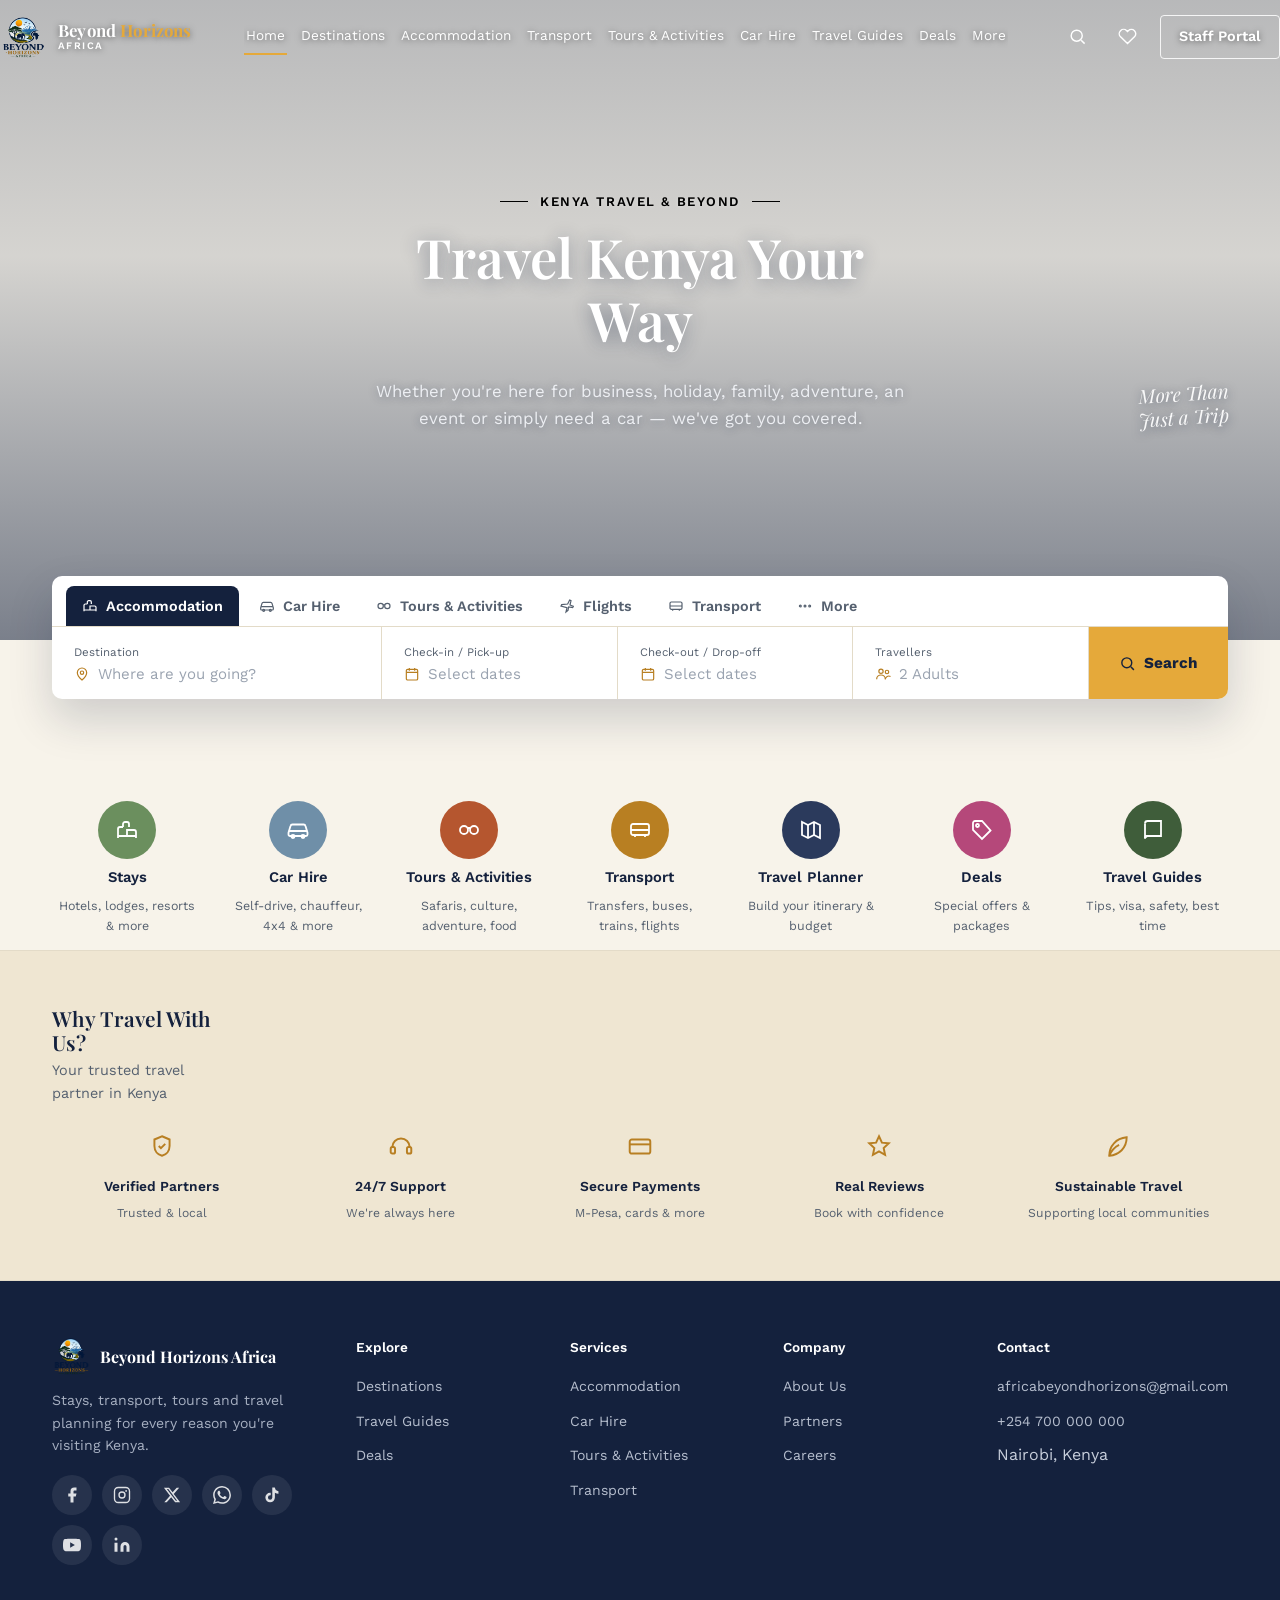
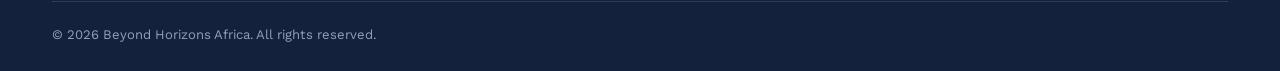
==== commit 1707efa9: "Update index.html" ====
--- a/index.html
+++ b/index.html
@@ -1,87 +1,3 @@
-<!DOCTYPE html>
-<html lang="en">
-<head>
-<meta charset="UTF-8">
-<meta name="viewport" content="width=device-width, initial-scale=1.0">
-<title>Beyond Horizons Tours</title>
-<meta name="description" content="Stays, car hire, tours, transport and travel planning for every reason you're visiting Kenya, may it be holiday, business, family, events and more.">
-<link rel="stylesheet" href="styles.css">
-</head>
-<body>
-<a href="#main" class="skip-link">Skip to content</a>
-<header class="site-header">
-  <div class="container nav-row">
-    <a href="index.html" class="brand">
-      <img src="logo.jpeg" alt="Beyond Horizons Africa logo">
-      <span class="brand-text">
-        <span class="b1">Beyond <em>Horizons</em></span>
-        <span class="b2">AFRICA</span>
-      </span>
-    </a>
-    <button class="nav-toggle" aria-label="Toggle menu" aria-expanded="false">
-      <span></span>
-    </button>
-    <nav class="primary-nav" aria-label="Primary">
-      <a href="index.html" aria-current="page">Home</a>
-      <a href="destinations.html">Destinations</a>
-      <a href="accommodation.html">Accommodation</a>
-      <a href="transport.html">Transport</a>
-      <a href="tours.html">Tours &amp; Activities</a>
-      <a href="car-hire.html">Car Hire</a>
-      <a href="#">Travel Guides</a>
-      <a href="deals.html">Deals</a>
-      <a href="#">More</a>
-    </nav>
-    <div class="header-actions">
-      <button class="icon-btn" aria-label="Search">
-        <svg viewBox="0 0 24 24" fill="none" stroke="currentColor" stroke-width="1.8" width="19" height="19"><circle cx="11" cy="11" r="7"/><line x1="21" y1="21" x2="16.65" y2="16.65"/></svg>
-      </button>
-      <button class="icon-btn" aria-label="Wishlist">
-        <svg viewBox="0 0 24 24" fill="none" stroke="currentColor" stroke-width="1.8" width="19" height="19"><path d="M20.8 4.6a5.5 5.5 0 0 0-7.8 0L12 5.6l-1-1a5.5 5.5 0 0 0-7.8 7.8l1 1L12 21l7.8-7.6 1-1a5.5 5.5 0 0 0 0-7.8Z"/></svg>
-      </button>
-   <a href="staff.html" class="btn-login">Staff Portal</a>
-    </div>
-  </div>
-</header>
-<main id="main">
-  <!-- HERO -->
-  <section class="hero">
-    <div class="hero-slideshow">
-      <img class="slide" src="https://images.pexels.com/photos/12167300/pexels-photo-12167300.jpeg" alt="Elephant herd with Mount Kilimanjaro at sunset, Amboseli">
-      <img class="slide" src="https://images.pexels.com/photos/37419265/pexels-photo-37419265.jpeg" alt="Elephants at sunset in the Maasai Mara">
-      <img class="slide" src="https://images.pexels.com/photos/29865515/pexels-photo-29865515.jpeg" alt="Hot air balloon safari over the savanna plains">
-      <img class="slide" src="https://images.pexels.com/photos/29578085/pexels-photo-29578085.jpeg" alt="Loungers on a palm-lined beach on the Kenyan coast">
-    </div>
-    <div class="hero-scrim"></div>
-    <div class="hero-content">
-      <p class="hero-eyebrow">KENYA TRAVEL &amp; BEYOND</p>
-      <h1>Travel Kenya Your Way</h1>
-      <p class="hero-sub">Whether you're here for business, holiday, family, adventure, an event or simply need a car — we've got you covered.</p>
-    </div>
-    <p class="hero-tag">More Than<br>Just a Trip</p>
-  </section>
-  <!-- SEARCH -->
-  <div class="search-wrap">
-    <div class="container">
-      <div class="search-card">
-        <form id="search-form">
-          <div class="search-tabs">
-            <button type="button" class="search-tab active" data-key="accommodation">
-              <svg viewBox="0 0 24 24" fill="none" stroke="currentColor" stroke-width="1.8"><path d="M3 18v-7a2 2 0 0 1 2-2h3M3 18v2M3 18h18m0 0v2m0-2v-4a2 2 0 0 0-2-2h-7v6M8 9V6a2 2 0 0 1 2-2h2a2 2 0 0 1 2 2v3"/></svg>
-              Accommodation
-            </button>
-            <button type="button" class="search-tab" data-key="carhire">
-              <svg viewBox="0 0 24 24" fill="none" stroke="currentColor" stroke-width="1.8"><path d="M3 13l1.5-5A2 2 0 0 1 6.4 6.5h11.2A2 2 0 0 1 19.5 8l1.5 5"/><rect x="2.5" y="13" width="19" height="5" rx="1.5"/><circle cx="7" cy="18.5" r="1.5"/><circle cx="17" cy="18.5" r="1.5"/></svg>
-              Car Hire
-            </button>
-            <button type="button" class="search-tab" data-key="tours">
-              <svgHere’s an updated version of your page with:
-
-- The placeholder notice removed  
-- Cleaner contact details (still using your existing email; phone left as a clear placeholder you can swap)  
-- A full set of social media icons (Facebook, Instagram, X/Twitter, WhatsApp, TikTok, YouTube, LinkedIn) in the footer
-
-```html
 <!DOCTYPE html>
 <html lang="en">
 <head>
@@ -315,28 +231,29 @@
           <span>Beyond Horizons Africa</span>
         </div>
         <p>Stays, transport, tours and travel planning for every reason you're visiting Kenya.</p>
+
         <!-- Social media icons -->
-        <div class="social-links" style="display:flex; gap:12px; margin-top:18px; flex-wrap:wrap;">
+        <div class="social-links">
           <a href="https://facebook.com/" aria-label="Facebook" target="_blank" rel="noopener">
-            <svg width="22" height="22" viewBox="0 0 24 24" fill="currentColor"><path d="M18 2h-3a5 5 0 0 0-5 5v3H7v4h3v8h4v-8h3l1-4h-4V7a1 1 0 0 1 1-1h3z"/></svg>
+            <svg viewBox="0 0 24 24" fill="currentColor"><path d="M18 2h-3a5 5 0 0 0-5 5v3H7v4h3v8h4v-8h3l1-4h-4V7a1 1 0 0 1 1-1h3z"/></svg>
           </a>
           <a href="https://instagram.com/" aria-label="Instagram" target="_blank" rel="noopener">
-            <svg width="22" height="22" viewBox="0 0 24 24" fill="none" stroke="currentColor" stroke-width="1.8"><rect x="2" y="2" width="20" height="20" rx="5"/><circle cx="12" cy="12" r="4"/><circle cx="17.5" cy="6.5" r="1.2" fill="currentColor" stroke="none"/></svg>
+            <svg viewBox="0 0 24 24" fill="none" stroke="currentColor" stroke-width="1.8"><rect x="2" y="2" width="20" height="20" rx="5"/><circle cx="12" cy="12" r="4"/><circle cx="17.5" cy="6.5" r="1.2" fill="currentColor" stroke="none"/></svg>
           </a>
           <a href="https://x.com/" aria-label="X (Twitter)" target="_blank" rel="noopener">
-            <svg width="22" height="22" viewBox="0 0 24 24" fill="currentColor"><path d="M18.244 2.25h3.308l-7.227 8.26 8.502 11.24H16.17l-5.214-6.817L4.99 21.75H1.68l7.73-8.835L1.254 2.25H8.08l4.713 6.231zm-1.161 17.52h1.833L7.084 4.126H5.117z"/></svg>
+            <svg viewBox="0 0 24 24" fill="currentColor"><path d="M18.244 2.25h3.308l-7.227 8.26 8.502 11.24H16.17l-5.214-6.817L4.99 21.75H1.68l7.73-8.835L1.254 2.25H8.08l4.713 6.231zm-1.161 17.52h1.833L7.084 4.126H5.117z"/></svg>
           </a>
           <a href="https://wa.me/254700000000" aria-label="WhatsApp" target="_blank" rel="noopener">
-            <svg width="22" height="22" viewBox="0 0 24 24" fill="currentColor"><path d="M17.472 14.382c-.297-.149-1.758-.867-2.03-.967-.273-.099-.471-.148-.67.15-.197.297-.767.966-.94 1.164-.173.199-.347.223-.644.075-.297-.15-1.255-.463-2.39-1.475-.883-.788-1.48-1.761-1.653-2.059-.173-.297-.018-.458.13-.606.134-.133.298-.347.446-.52.149-.174.198-.298.298-.497.099-.198.05-.371-.025-.52-.075-.149-.669-1.612-.916-2.207-.242-.579-.487-.5-.669-.51-.173-.008-.371-.01-.57-.01-.198 0-.52.074-.792.372-.272.297-1.04 1.016-1.04 2.479 0 1.462 1.065 2.875 1.213 3.074.149.198 2.096 3.2 5.077 4.487.709.306 1.262.489 1.694.625.712.227 1.36.195 1.871.118.571-.085 1.758-.719 2.006-1.413.248-.694.248-1.289.173-1.413-.074-.124-.272-.198-.57-.347m-5.421 7.403h-.004a9.87 9.87 0 0 1-5.031-1.378l-.361-.214-3.741.982.998-3.648-.235-.374a9.86 9.86 0 0 1-1.51-5.26c.001-5.45 4.436-9.884 9.888-9.884 2.64 0 5.122 1.03 6.988 2.898a9.825 9.825 0 0 1 2.893 6.994c-.003 5.45-4.435 9.884-9.885 9.884m8.413-18.297A11.815 11.815 0 0 0 12.05 0C5.495 0 .16 5.335.157 11.892c0 2.096.547 4.142 1.588 5.945L.057 24l6.305-1.654a11.882 11.882 0 0 0 5.683 1.448h.005c6.554 0 11.89-5.335 11.893-11.893a11.821 11.821 0 0 0-3.48-8.413z"/></svg>
+            <svg viewBox="0 0 24 24" fill="currentColor"><path d="M17.472 14.382c-.297-.149-1.758-.867-2.03-.967-.273-.099-.471-.148-.67.15-.197.297-.767.966-.94 1.164-.173.199-.347.223-.644.075-.297-.15-1.255-.463-2.39-1.475-.883-.788-1.48-1.761-1.653-2.059-.173-.297-.018-.458.13-.606.134-.133.298-.347.446-.52.149-.174.198-.298.298-.497.099-.198.05-.371-.025-.52-.075-.149-.669-1.612-.916-2.207-.242-.579-.487-.5-.669-.51-.173-.008-.371-.01-.57-.01-.198 0-.52.074-.792.372-.272.297-1.04 1.016-1.04 2.479 0 1.462 1.065 2.875 1.213 3.074.149.198 2.096 3.2 5.077 4.487.709.306 1.262.489 1.694.625.712.227 1.36.195 1.871.118.571-.085 1.758-.719 2.006-1.413.248-.694.248-1.289.173-1.413-.074-.124-.272-.198-.57-.347m-5.421 7.403h-.004a9.87 9.87 0 0 1-5.031-1.378l-.361-.214-3.741.982.998-3.648-.235-.374a9.86 9.86 0 0 1-1.51-5.26c.001-5.45 4.436-9.884 9.888-9.884 2.64 0 5.122 1.03 6.988 2.898a9.825 9.825 0 0 1 2.893 6.994c-.003 5.45-4.435 9.884-9.885 9.884m8.413-18.297A11.815 11.815 0 0 0 12.05 0C5.495 0 .16 5.335.157 11.892c0 2.096.547 4.142 1.588 5.945L.057 24l6.305-1.654a11.882 11.882 0 0 0 5.683 1.448h.005c6.554 0 11.89-5.335 11.893-11.893a11.821 11.821 0 0 0-3.48-8.413z"/></svg>
           </a>
           <a href="https://tiktok.com/" aria-label="TikTok" target="_blank" rel="noopener">
-            <svg width="22" height="22" viewBox="0 0 24 24" fill="currentColor"><path d="M19.59 6.69a4.83 4.83 0 0 1-3.77-4.25V2h-3.45v13.67a2.89 2.89 0 0 1-2.88 2.5 2.89 2.89 0 0 1-2.89-2.89 2.89 2.89 0 0 1 2.89-2.89c.28 0 .54.04.79.1v-3.5a6.37 6.37 0 0 0-.79-.05A6.34 6.34 0 0 0 3.16 15.4 6.34 6.34 0 0 0 9.5 21.75a6.34 6.34 0 0 0 6.34-6.34V8.85a8.18 8.18 0 0 0 4.76 1.52V6.9a4.84 4.84 0 0 1-1.01-.21z"/></svg>
+            <svg viewBox="0 0 24 24" fill="currentColor"><path d="M19.59 6.69a4.83 4.83 0 0 1-3.77-4.25V2h-3.45v13.67a2.89 2.89 0 0 1-2.88 2.5 2.89 2.89 0 0 1-2.89-2.89 2.89 2.89 0 0 1 2.89-2.89c.28 0 .54.04.79.1v-3.5a6.37 6.37 0 0 0-.79-.05A6.34 6.34 0 0 0 3.16 15.4 6.34 6.34 0 0 0 9.5 21.75a6.34 6.34 0 0 0 6.34-6.34V8.85a8.18 8.18 0 0 0 4.76 1.52V6.9a4.84 4.84 0 0 1-1.01-.21z"/></svg>
           </a>
           <a href="https://youtube.com/" aria-label="YouTube" target="_blank" rel="noopener">
-            <svg width="22" height="22" viewBox="0 0 24 24" fill="currentColor"><path d="M23.498 6.186a3.016 3.016 0 0 0-2.122-2.136C19.505 3.545 12 3.545 12 3.545s-7.505 0-9.377.505A3.017 3.017 0 0 0 .502 6.186C0 8.07 0 12 0 12s0 3.93.502 5.814a3.016 3.016 0 0 0 2.122 2.136c1.871.505 9.376.505 9.376.505s7.505 0 9.377-.505a3.015 3.015 0 0 0 2.122-2.136C24 15.93 24 12 24 12s0-3.93-.502-5.814zM9.545 15.568V8.432L15.818 12l-6.273 3.568z"/></svg>
+            <svg viewBox="0 0 24 24" fill="currentColor"><path d="M23.498 6.186a3.016 3.016 0 0 0-2.122-2.136C19.505 3.545 12 3.545 12 3.545s-7.505 0-9.377.505A3.017 3.017 0 0 0 .502 6.186C0 8.07 0 12 0 12s0 3.93.502 5.814a3.016 3.016 0 0 0 2.122 2.136c1.871.505 9.376.505 9.376.505s7.505 0 9.377-.505a3.015 3.015 0 0 0 2.122-2.136C24 15.93 24 12 24 12s0-3.93-.502-5.814zM9.545 15.568V8.432L15.818 12l-6.273 3.568z"/></svg>
           </a>
           <a href="https://linkedin.com/" aria-label="LinkedIn" target="_blank" rel="noopener">
-            <svg width="22" height="22" viewBox="0 0 24 24" fill="currentColor"><path d="M16 8a6 6 0 0 1 6 6v7h-4v-7a2 2 0 0 0-2-2 2 2 0 0 0-2 2v7h-4v-7a6 6 0 0 1 6-6z"/><rect x="2" y="9" width="4" height="12"/><circle cx="4" cy="4" r="2"/></svg>
+            <svg viewBox="0 0 24 24" fill="currentColor"><path d="M16 8a6 6 0 0 1 6 6v7h-4v-7a2 2 0 0 0-2-2 2 2 0 0 0-2 2v7h-4v-7a6 6 0 0 1 6-6z"/><rect x="2" y="9" width="4" height="12"/><circle cx="4" cy="4" r="2"/></svg>
           </a>
         </div>
       </div>
--- a/styles.css
+++ b/styles.css
@@ -1,7 +1,5 @@
 /* Beyond Horizons Africa — homepage styles */
-
 @import url('https://fonts.googleapis.com/css2?family=Playfair+Display:wght@500;600;700&family=Work+Sans:wght@400;500;600;700&display=swap');
-
 :root{
   --navy: #14213D;
   --navy-soft: #2B3A5C;
@@ -17,15 +15,12 @@
   --ink-soft: #55606F;
   --white: #FFFFFF;
   --rule: #E3DBC8;
-
   --serif: 'Playfair Display', Georgia, serif;
   --sans: 'Work Sans', -apple-system, BlinkMacSystemFont, 'Segoe UI', sans-serif;
   --max: 1240px;
 }
-
 *, *::before, *::after{ box-sizing: border-box; }
 html{ scroll-behavior: smooth; }
-
 body{
   margin:0;
   background: var(--cream);
@@ -35,17 +30,14 @@
   line-height: 1.6;
   -webkit-font-smoothing: antialiased;
 }
-
 img{ max-width:100%; display:block; }
 a{ color: inherit; text-decoration: none; }
 button{ font-family: inherit; cursor: pointer; }
-
 .container{
   max-width: var(--max);
   margin: 0 auto;
   padding: 0 32px;
 }
-
 h1, h2, h3{
   font-family: var(--serif);
   font-weight: 600;
@@ -55,16 +47,13 @@
 }
 h2{ font-size: clamp(1.6rem, 2.6vw, 2.15rem); }
 h3{ font-size: 1.05rem; }
-
 p{ margin: 0 0 1em; color: var(--ink-soft); }
-
 .skip-link{
   position:absolute; left:-999px; top:auto;
   background: var(--navy); color: var(--cream); padding: 10px 16px;
   z-index: 200; border-radius: 4px;
 }
 .skip-link:focus{ left: 16px; top: 16px; }
-
 /* ---------------- Header ---------------- */
 /* Fixed + transparent by default so it overlays the hero image instead of
    sitting as a separate white bar above it. JS adds .scrolled once the
@@ -94,7 +83,6 @@
 .brand-text .b1{ font-family: var(--serif); font-weight:700; font-size: 1.05rem; color: var(--navy); letter-spacing:0.01em; }
 .brand-text .b1 em{ font-style:normal; color: var(--gold); }
 .brand-text .b2{ font-family: var(--sans); font-weight:600; font-size: 0.62rem; letter-spacing: 0.14em; color: var(--green); margin-top:1px; }
-
 /* Default (transparent-over-image) state: light text with a soft shadow for legibility */
 .site-header:not(.scrolled) .brand-text .b1,
 .site-header:not(.scrolled) .brand-text .b2{
@@ -105,7 +93,6 @@
   color: var(--gold-bright);
   text-shadow: 0 1px 6px rgba(0,0,0,0.5);
 }
-
 nav.primary-nav{
   display:flex; align-items:center; gap: 12px; flex-wrap: nowrap;
   overflow-x: auto; scrollbar-width: none; -ms-overflow-style: none;
@@ -132,7 +119,6 @@
   color: #fff;
   border-bottom-color: var(--gold-bright);
 }
-
 .header-actions{ display:flex; align-items:center; gap: 14px; flex-shrink:0; }
 .icon-btn{
   display:flex; align-items:center; justify-content:center;
@@ -146,7 +132,6 @@
   white-space: nowrap;
 }
 .btn-login:hover{ background: var(--navy); color: var(--white); }
-
 .site-header:not(.scrolled) .icon-btn{ color:#fff; }
 .site-header:not(.scrolled) .icon-btn:hover{ background: rgba(255,255,255,0.16); color:#fff; }
 .site-header:not(.scrolled) .btn-login{
@@ -154,7 +139,6 @@
   text-shadow: 0 1px 6px rgba(0,0,0,0.5);
 }
 .site-header:not(.scrolled) .btn-login:hover{ background: rgba(255,255,255,0.16); color:#fff; }
-
 .nav-toggle{
   display:none; background:none; border:1px solid var(--rule); border-radius:4px;
   width:40px; height:36px; align-items:center; justify-content:center;
@@ -168,7 +152,6 @@
 .site-header:not(.scrolled) .nav-toggle span,
 .site-header:not(.scrolled) .nav-toggle span::before,
 .site-header:not(.scrolled) .nav-toggle span::after{ background:#fff; }
-
 @media (max-width: 1200px){
   nav.primary-nav{
     display:none;
@@ -182,7 +165,6 @@
   nav.primary-nav a{ color: var(--navy-soft) !important; text-shadow:none !important; font-size: 0.92rem; }
   .nav-toggle{ display:flex; }
 }
-
 /* ---------------- Hero ---------------- */
 .hero{
   position: relative;
@@ -260,7 +242,6 @@
   transform: rotate(-4deg);
   text-shadow: 0 2px 10px rgba(20,33,61,0.5);
 }
-
 /* ---------------- Search card ---------------- */
 .search-wrap{
   position: relative;
@@ -291,7 +272,6 @@
 .search-tab svg{ width:16px; height:16px; }
 .search-tab:hover{ color: var(--navy); }
 .search-tab.active{ background: var(--navy); color: var(--white); }
-
 .search-fields{
   display:grid;
   grid-template-columns: 1.4fr 1fr 1fr 1fr auto;
@@ -316,7 +296,6 @@
 }
 .search-field input::placeholder{ color: #9AA3B0; font-weight:400; }
 .search-field input:focus, .search-field select:focus{ outline: none; }
-
 .search-submit{
   display:flex; align-items:center; justify-content:center; gap:8px;
   background: var(--gold-bright);
@@ -328,13 +307,11 @@
 }
 .search-submit:hover{ background: var(--gold); }
 .search-submit svg{ width:17px; height:17px; }
-
 @media (max-width: 900px){
   .search-fields{ grid-template-columns: 1fr 1fr; }
   .search-field{ border-bottom: 1px solid var(--rule); }
   .search-submit{ grid-column: 1 / -1; padding: 16px; }
 }
-
 /* ---------------- Quick links ---------------- */
 .quick-links{
   padding: 56px 0 8px;
@@ -346,7 +323,6 @@
 }
 @media (max-width: 980px){ .quick-grid{ grid-template-columns: repeat(4, 1fr); } }
 @media (max-width: 620px){ .quick-grid{ grid-template-columns: repeat(2, 1fr); } }
-
 .quick-item{
   display:flex; flex-direction:column; align-items:center; text-align:center;
   gap: 10px;
@@ -364,7 +340,6 @@
 .quick-badge svg{ width: 24px; height:24px; }
 .quick-item h3{ font-family: var(--sans); font-size:0.92rem; font-weight:600; margin:0; }
 .quick-item p{ font-size: 0.78rem; margin:0; color: var(--ink-soft); }
-
 /* ---------------- Explore ---------------- */
 .explore{ padding: 76px 0; }
 .explore-head{
@@ -380,7 +355,6 @@
 }
 .btn-gold:hover{ background: var(--gold); }
 .btn-gold svg{ width:15px; height:15px; }
-
 .dest-row{
   display:grid;
   grid-template-columns: repeat(5, 1fr);
@@ -388,7 +362,6 @@
 }
 @media (max-width: 1000px){ .dest-row{ grid-template-columns: repeat(3, 1fr); } }
 @media (max-width: 640px){ .dest-row{ grid-template-columns: repeat(2, 1fr); } }
-
 .dest-card{
   position:relative;
   border-radius: 10px;
@@ -407,7 +380,6 @@
 .dest-card .label h3{ color: var(--white); font-size: 1rem; margin:0 0 2px; }
 .dest-card .label span{ font-size: 0.76rem; opacity:0.9; display:flex; align-items:center; gap:5px; }
 .dest-card .label span svg{ width:12px; height:12px; position:static; }
-
 /* ---------------- Why travel with us ---------------- */
 .why{
   background: var(--cream-deep);
@@ -437,7 +409,6 @@
 @media (max-width: 620px){
   .why-items{ grid-template-columns: repeat(2,1fr) !important; }
 }
-
 /* ---------------- Page hero (interior pages) ---------------- */
 .page-hero{
   position: relative;
@@ -470,7 +441,6 @@
   max-width: 52ch;
   margin: 0;
 }
-
 /* ---------------- Filter bar ---------------- */
 .filter-bar{
   padding: 28px 0 8px;
@@ -491,7 +461,6 @@
 .filter-chip.active{
   background: var(--navy); border-color: var(--navy); color: var(--white);
 }
-
 /* ---------------- Tours grid ---------------- */
 .tours-grid{
   display:grid;
@@ -502,7 +471,6 @@
 @media (max-width: 1080px){ .tours-grid{ grid-template-columns: repeat(3,1fr); } }
 @media (max-width: 780px){ .tours-grid{ grid-template-columns: repeat(2,1fr); } }
 @media (max-width: 520px){ .tours-grid{ grid-template-columns: 1fr; } }
-
 .tour-card{
   display:flex; flex-direction:column;
   background: var(--white);
@@ -556,9 +524,7 @@
   border: 1px solid var(--navy); padding: 7px 14px; border-radius: 4px;
 }
 .tour-card .view-btn:hover{ background: var(--navy); color: var(--white); }
-
 .tour-card[hidden]{ display:none; }
-
 /* ---------------- Footer ---------------- */
 footer.site-footer{
   background: var(--navy);
@@ -588,8 +554,43 @@
   font-size: 0.82rem; color: #93A0B5;
 }
 
+/* ===== Social Media Icons ===== */
+.social-links{
+  display: flex;
+  flex-wrap: wrap;
+  gap: 10px;
+  margin-top: 18px;
+}
+.social-links a{
+  display: inline-flex;
+  align-items: center;
+  justify-content: center;
+  width: 40px;
+  height: 40px;
+  border-radius: 50%;
+  color: rgba(255, 255, 255, 0.85);
+  background: rgba(255, 255, 255, 0.08);
+  transition: all 0.25s ease;
+  text-decoration: none;
+}
+.social-links a:hover,
+.social-links a:focus-visible{
+  color: #fff;
+  background: var(--gold-bright);
+  transform: translateY(-3px);
+  box-shadow: 0 6px 14px rgba(0, 0, 0, 0.25);
+}
+.social-links a:focus-visible{
+  outline: 2px solid var(--gold-bright);
+  outline-offset: 3px;
+}
+.social-links svg{
+  width: 18px;
+  height: 18px;
+  flex-shrink: 0;
+}
+
 :focus-visible{ outline: 2px solid var(--gold-bright); outline-offset: 2px; }
-
 @media (prefers-reduced-motion: reduce){
   *{ scroll-behavior: auto !important; transition:none !important; }
   .hero-slideshow .slide{ animation:none !important; opacity:0; }
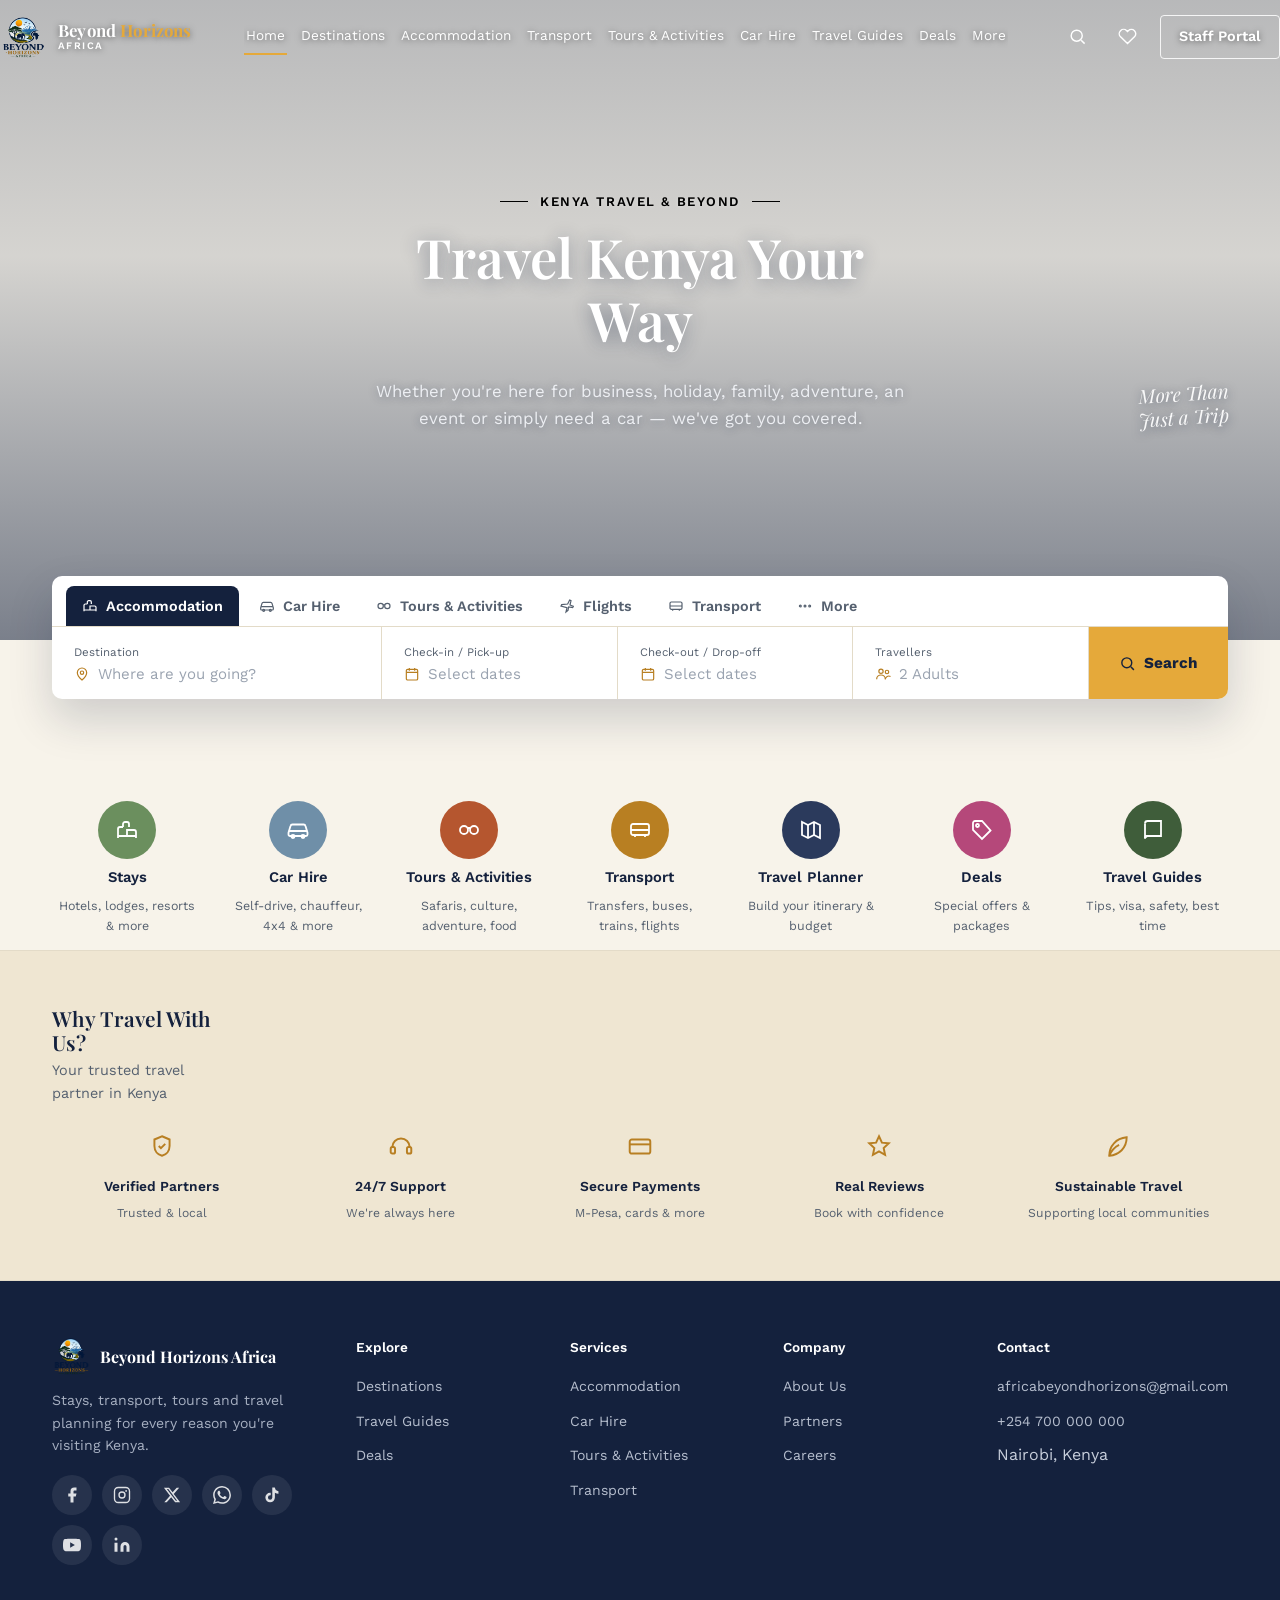
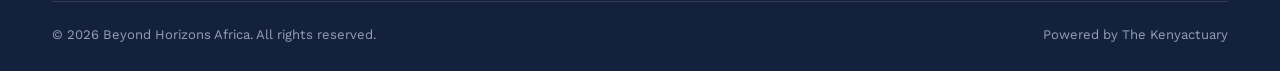
==== commit 70fefcde: "Update index.html" ====
--- a/index.html
+++ b/index.html
@@ -293,6 +293,14 @@
     </div>
     <div class="footer-bottom">
       <span>© 2026 Beyond Horizons Africa. All rights reserved.</span>
+      <span>
+        Powered by 
+        <a href="https://www.linkedin.com/in/phineas-mutharimi-act-analyst-458358203/recent-activity/articles/" 
+           target="_blank" 
+           rel="noopener">
+          The Kenyactuary
+        </a>
+      </span>
     </div>
   </div>
 </footer>
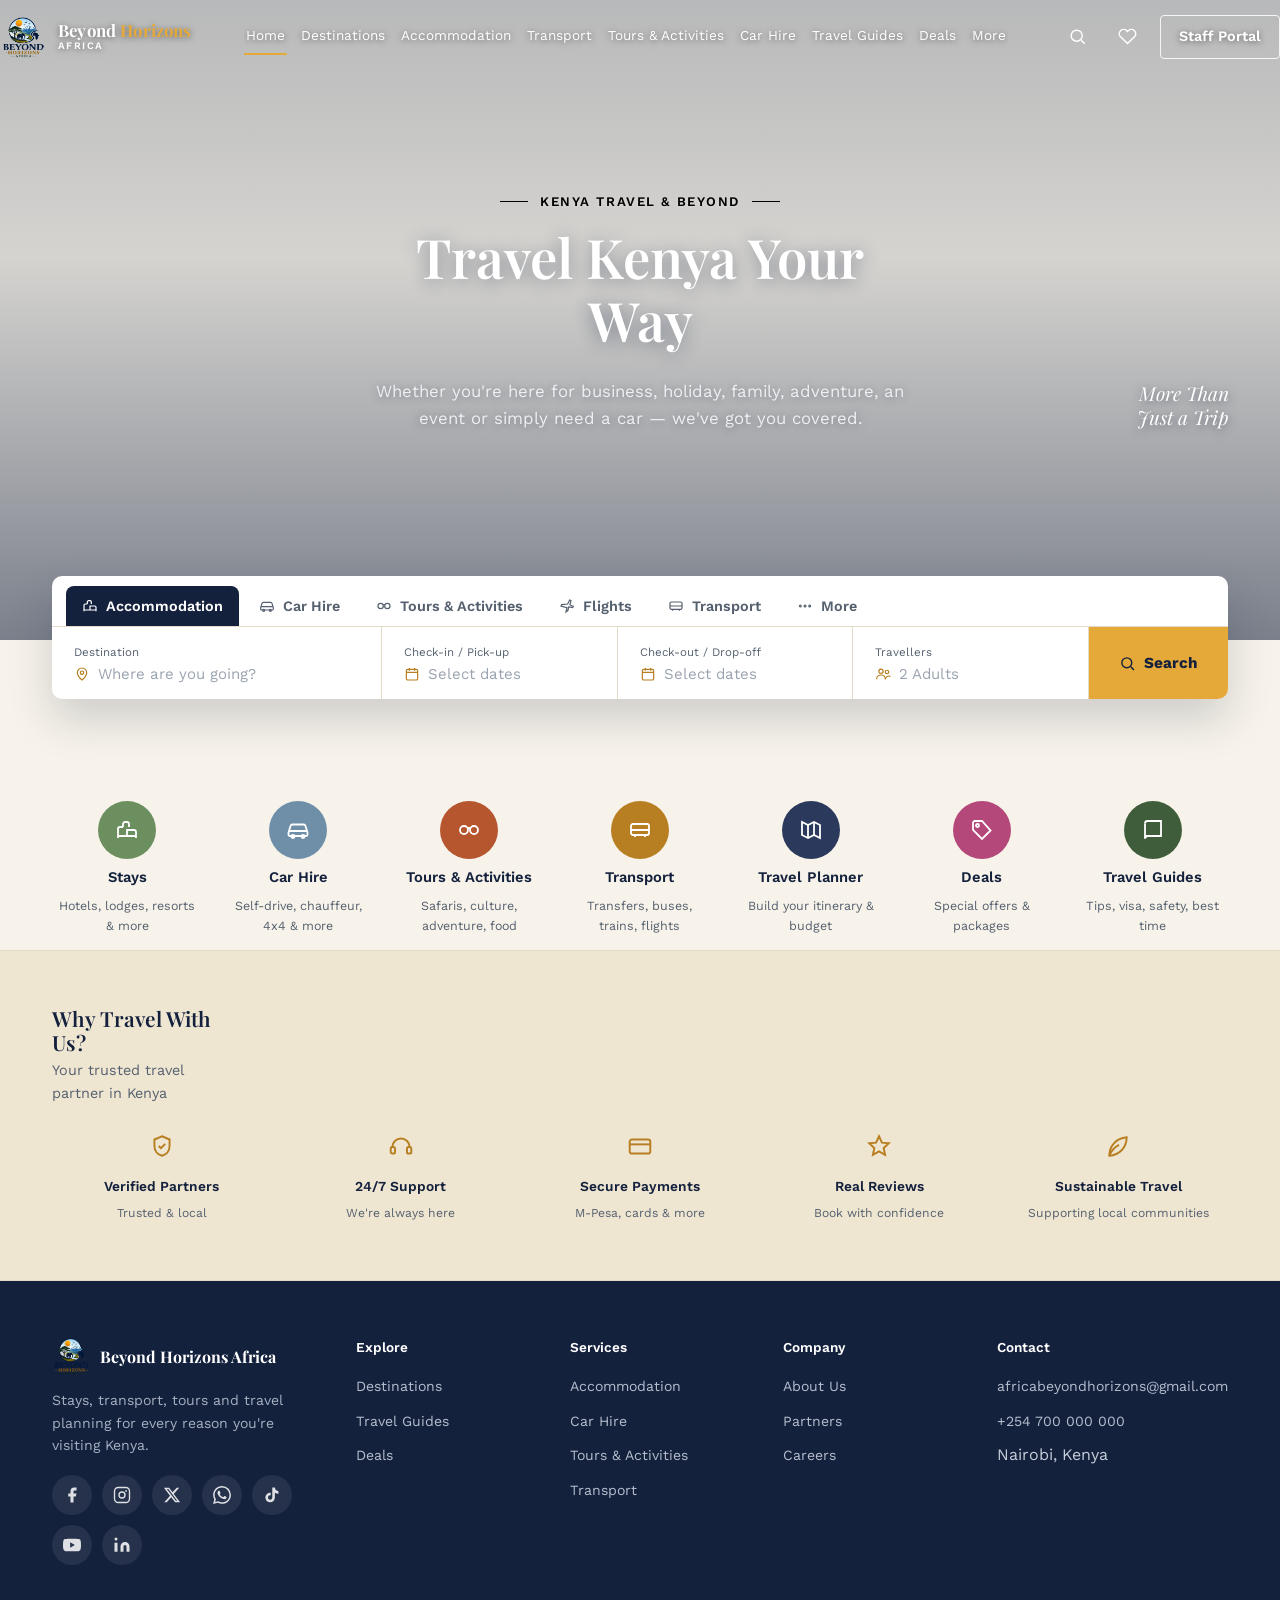
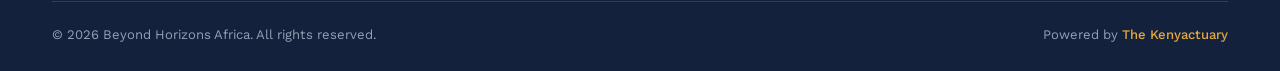
==== commit 9f7984d5: "Update index.html" ====
--- a/index.html
+++ b/index.html
@@ -231,7 +231,6 @@
           <span>Beyond Horizons Africa</span>
         </div>
         <p>Stays, transport, tours and travel planning for every reason you're visiting Kenya.</p>
-
         <!-- Social media icons -->
         <div class="social-links">
           <a href="https://facebook.com/" aria-label="Facebook" target="_blank" rel="noopener">
@@ -304,6 +303,21 @@
     </div>
   </div>
 </footer>
+
+<!-- Mobile Bottom Navigation -->
+<nav class="mobile-bottom-nav" aria-label="Mobile navigation">
+  <div class="mobile-nav-scroll">
+    <a href="destinations.html">Destinations</a>
+    <a href="accommodation.html">Accommodation</a>
+    <a href="transport.html">Transport</a>
+    <a href="tours.html">Tours &amp; Activities</a>
+    <a href="car-hire.html">Car Hire</a>
+    <a href="#">Travel Guides</a>
+    <a href="deals.html">Deals</a>
+    <a href="#">More</a>
+  </div>
+</nav>
+
 <script src="script.js"></script>
 </body>
 </html>
--- a/styles.css
+++ b/styles.css
@@ -1,5 +1,6 @@
 /* Beyond Horizons Africa — homepage styles */
 @import url('https://fonts.googleapis.com/css2?family=Playfair+Display:wght@500;600;700&family=Work+Sans:wght@400;500;600;700&display=swap');
+
 :root{
   --navy: #14213D;
   --navy-soft: #2B3A5C;
@@ -19,6 +20,7 @@
   --sans: 'Work Sans', -apple-system, BlinkMacSystemFont, 'Segoe UI', sans-serif;
   --max: 1240px;
 }
+
 *, *::before, *::after{ box-sizing: border-box; }
 html{ scroll-behavior: smooth; }
 body{
@@ -33,11 +35,13 @@
 img{ max-width:100%; display:block; }
 a{ color: inherit; text-decoration: none; }
 button{ font-family: inherit; cursor: pointer; }
+
 .container{
   max-width: var(--max);
   margin: 0 auto;
   padding: 0 32px;
 }
+
 h1, h2, h3{
   font-family: var(--serif);
   font-weight: 600;
@@ -48,17 +52,15 @@
 h2{ font-size: clamp(1.6rem, 2.6vw, 2.15rem); }
 h3{ font-size: 1.05rem; }
 p{ margin: 0 0 1em; color: var(--ink-soft); }
+
 .skip-link{
   position:absolute; left:-999px; top:auto;
   background: var(--navy); color: var(--cream); padding: 10px 16px;
   z-index: 200; border-radius: 4px;
 }
 .skip-link:focus{ left: 16px; top: 16px; }
+
 /* ---------------- Header ---------------- */
-/* Fixed + transparent by default so it overlays the hero image instead of
-   sitting as a separate white bar above it. JS adds .scrolled once the
-   page is no longer at the very top, switching it to a solid bar. No
-   blur/backdrop-filter is used anywhere here — just a plain color swap. */
 .site-header{
   position: fixed; top: 0; left: 0; right: 0; width: 100%;
   z-index: 100;
@@ -72,18 +74,20 @@
   box-shadow: 0 2px 14px rgba(20,33,61,0.08);
 }
 .site-header .container{ max-width: 1400px; }
+
 .nav-row{
   display:flex; align-items:center; justify-content:space-between;
   padding: 14px 0;
   gap: 20px;
 }
+
 .brand{ display:flex; align-items:center; gap: 12px; text-decoration:none; flex-shrink:0; }
 .brand img{ width: 46px; height: 46px; object-fit: contain; border-radius: 50%; }
 .brand-text{ display:flex; flex-direction:column; line-height:1.05; }
 .brand-text .b1{ font-family: var(--serif); font-weight:700; font-size: 1.05rem; color: var(--navy); letter-spacing:0.01em; }
 .brand-text .b1 em{ font-style:normal; color: var(--gold); }
 .brand-text .b2{ font-family: var(--sans); font-weight:600; font-size: 0.62rem; letter-spacing: 0.14em; color: var(--green); margin-top:1px; }
-/* Default (transparent-over-image) state: light text with a soft shadow for legibility */
+
 .site-header:not(.scrolled) .brand-text .b1,
 .site-header:not(.scrolled) .brand-text .b2{
   color: #fff;
@@ -93,6 +97,7 @@
   color: var(--gold-bright);
   text-shadow: 0 1px 6px rgba(0,0,0,0.5);
 }
+
 nav.primary-nav{
   display:flex; align-items:center; gap: 12px; flex-wrap: nowrap;
   overflow-x: auto; scrollbar-width: none; -ms-overflow-style: none;
@@ -119,6 +124,7 @@
   color: #fff;
   border-bottom-color: var(--gold-bright);
 }
+
 .header-actions{ display:flex; align-items:center; gap: 14px; flex-shrink:0; }
 .icon-btn{
   display:flex; align-items:center; justify-content:center;
@@ -126,12 +132,14 @@
   background: transparent; border: none; color: var(--navy-soft);
 }
 .icon-btn:hover{ background: var(--cream-deep); color: var(--navy); }
+
 .btn-login{
   font-size: 0.9rem; font-weight:600; color: var(--navy);
   border: 1px solid var(--navy); padding: 9px 18px; border-radius: 4px;
   white-space: nowrap;
 }
 .btn-login:hover{ background: var(--navy); color: var(--white); }
+
 .site-header:not(.scrolled) .icon-btn{ color:#fff; }
 .site-header:not(.scrolled) .icon-btn:hover{ background: rgba(255,255,255,0.16); color:#fff; }
 .site-header:not(.scrolled) .btn-login{
@@ -139,32 +147,87 @@
   text-shadow: 0 1px 6px rgba(0,0,0,0.5);
 }
 .site-header:not(.scrolled) .btn-login:hover{ background: rgba(255,255,255,0.16); color:#fff; }
+
+/* Hide hamburger completely (we use bottom nav on mobile) */
 .nav-toggle{
-  display:none; background:none; border:1px solid var(--rule); border-radius:4px;
-  width:40px; height:36px; align-items:center; justify-content:center;
-}
-.nav-toggle span, .nav-toggle span::before, .nav-toggle span::after{
-  content:''; display:block; width:18px; height:2px; background: var(--navy); position:relative;
-}
-.nav-toggle span::before{ position:absolute; top:-6px; }
-.nav-toggle span::after{ position:absolute; top:6px; }
-.site-header:not(.scrolled) .nav-toggle{ border-color: rgba(255,255,255,0.6); }
-.site-header:not(.scrolled) .nav-toggle span,
-.site-header:not(.scrolled) .nav-toggle span::before,
-.site-header:not(.scrolled) .nav-toggle span::after{ background:#fff; }
-@media (max-width: 1200px){
-  nav.primary-nav{
-    display:none;
-    position:absolute; top:100%; left:0; right:0;
-    flex-direction:column; align-items:flex-start;
-    background: var(--white); border-bottom:1px solid var(--rule);
-    padding: 10px 32px 20px; gap: 14px;
-    overflow-x: visible;
-  }
-  nav.primary-nav.open{ display:flex; }
-  nav.primary-nav a{ color: var(--navy-soft) !important; text-shadow:none !important; font-size: 0.92rem; }
-  .nav-toggle{ display:flex; }
-}
+  display: none !important;
+}
+
+/* ---------------- Desktop Navigation stays as is ---------------- */
+
+/* ========== MOBILE BOTTOM NAVIGATION ========== */
+.mobile-bottom-nav {
+  display: none;
+}
+
+@media (max-width: 1200px) {
+
+  /* Hide the top primary navigation on mobile */
+  nav.primary-nav {
+    display: none !important;
+  }
+
+  /* Show the bottom navigation */
+  .mobile-bottom-nav {
+    display: block;
+    position: fixed;
+    bottom: 0;
+    left: 0;
+    right: 0;
+    z-index: 1000;
+    background: var(--navy);
+    border-top: 1px solid rgba(255, 255, 255, 0.12);
+    box-shadow: 0 -4px 20px rgba(0, 0, 0, 0.18);
+    padding: 0;
+  }
+
+  .mobile-nav-scroll {
+    display: flex;
+    overflow-x: auto;
+    -webkit-overflow-scrolling: touch;
+    scrollbar-width: none;
+    -ms-overflow-style: none;
+    gap: 6px;
+    padding: 12px 16px;
+  }
+
+  .mobile-nav-scroll::-webkit-scrollbar {
+    display: none;
+  }
+
+  .mobile-nav-scroll a {
+    flex: 0 0 auto;
+    white-space: nowrap;
+    color: rgba(255, 255, 255, 0.88);
+    font-size: 0.88rem;
+    font-weight: 500;
+    padding: 9px 18px;
+    border-radius: 999px;
+    background: rgba(255, 255, 255, 0.09);
+    transition: all 0.22s ease;
+  }
+
+  .mobile-nav-scroll a:hover,
+  .mobile-nav-scroll a:active,
+  .mobile-nav-scroll a[aria-current="page"] {
+    background: var(--gold-bright);
+    color: var(--navy);
+  }
+
+  /* Add space at the bottom so content is not hidden */
+  body {
+    padding-bottom: 72px;
+  }
+}
+
+/* Slightly tighter header on very small phones */
+@media (max-width: 480px){
+  .nav-row{ padding: 10px 0; }
+  .brand img{ width: 40px; height: 40px; }
+  .brand-text .b1{ font-size: 0.95rem; }
+  .container{ padding: 0 18px; }
+}
+
 /* ---------------- Hero ---------------- */
 .hero{
   position: relative;
@@ -186,6 +249,7 @@
 .hero-slideshow .slide:nth-child(2){ animation-delay: 8s; }
 .hero-slideshow .slide:nth-child(3){ animation-delay: 16s; }
 .hero-slideshow .slide:nth-child(4){ animation-delay: 24s; }
+
 @keyframes heroFade{
   0%{ opacity:0; }
   3%{ opacity:1; }
@@ -193,6 +257,7 @@
   28%{ opacity:0; }
   100%{ opacity:0; }
 }
+
 .hero-scrim{
   position:absolute; inset:0;
   background: linear-gradient(180deg, rgba(20,33,61,0.28) 0%, rgba(20,33,61,0.15) 40%, rgba(20,33,61,0.55) 100%);
@@ -242,6 +307,34 @@
   transform: rotate(-4deg);
   text-shadow: 0 2px 10px rgba(20,33,61,0.5);
 }
+
+/* Hero animations */
+.hero h1 {
+  opacity: 0;
+  transform: translateY(30px);
+  animation: fadeUp 1.1s ease-out 0.4s forwards;
+}
+.hero-eyebrow {
+  opacity: 0;
+  transform: translateY(20px);
+  animation: fadeUp 0.9s ease-out 0.2s forwards;
+}
+.hero-sub {
+  opacity: 0;
+  transform: translateY(20px);
+  animation: fadeUp 1s ease-out 0.7s forwards;
+}
+.hero-tag {
+  opacity: 0;
+  animation: fadeUp 1s ease-out 1s forwards;
+}
+@keyframes fadeUp {
+  to {
+    opacity: 1;
+    transform: translateY(0);
+  }
+}
+
 /* ---------------- Search card ---------------- */
 .search-wrap{
   position: relative;
@@ -307,11 +400,13 @@
 }
 .search-submit:hover{ background: var(--gold); }
 .search-submit svg{ width:17px; height:17px; }
+
 @media (max-width: 900px){
   .search-fields{ grid-template-columns: 1fr 1fr; }
   .search-field{ border-bottom: 1px solid var(--rule); }
   .search-submit{ grid-column: 1 / -1; padding: 16px; }
 }
+
 /* ---------------- Quick links ---------------- */
 .quick-links{
   padding: 56px 0 8px;
@@ -323,6 +418,7 @@
 }
 @media (max-width: 980px){ .quick-grid{ grid-template-columns: repeat(4, 1fr); } }
 @media (max-width: 620px){ .quick-grid{ grid-template-columns: repeat(2, 1fr); } }
+
 .quick-item{
   display:flex; flex-direction:column; align-items:center; text-align:center;
   gap: 10px;
@@ -340,6 +436,7 @@
 .quick-badge svg{ width: 24px; height:24px; }
 .quick-item h3{ font-family: var(--sans); font-size:0.92rem; font-weight:600; margin:0; }
 .quick-item p{ font-size: 0.78rem; margin:0; color: var(--ink-soft); }
+
 /* ---------------- Explore ---------------- */
 .explore{ padding: 76px 0; }
 .explore-head{
@@ -362,6 +459,7 @@
 }
 @media (max-width: 1000px){ .dest-row{ grid-template-columns: repeat(3, 1fr); } }
 @media (max-width: 640px){ .dest-row{ grid-template-columns: repeat(2, 1fr); } }
+
 .dest-card{
   position:relative;
   border-radius: 10px;
@@ -380,6 +478,7 @@
 .dest-card .label h3{ color: var(--white); font-size: 1rem; margin:0 0 2px; }
 .dest-card .label span{ font-size: 0.76rem; opacity:0.9; display:flex; align-items:center; gap:5px; }
 .dest-card .label span svg{ width:12px; height:12px; position:static; }
+
 /* ---------------- Why travel with us ---------------- */
 .why{
   background: var(--cream-deep);
@@ -409,6 +508,7 @@
 @media (max-width: 620px){
   .why-items{ grid-template-columns: repeat(2,1fr) !important; }
 }
+
 /* ---------------- Page hero (interior pages) ---------------- */
 .page-hero{
   position: relative;
@@ -441,6 +541,7 @@
   max-width: 52ch;
   margin: 0;
 }
+
 /* ---------------- Filter bar ---------------- */
 .filter-bar{
   padding: 28px 0 8px;
@@ -461,6 +562,7 @@
 .filter-chip.active{
   background: var(--navy); border-color: var(--navy); color: var(--white);
 }
+
 /* ---------------- Tours grid ---------------- */
 .tours-grid{
   display:grid;
@@ -471,6 +573,7 @@
 @media (max-width: 1080px){ .tours-grid{ grid-template-columns: repeat(3,1fr); } }
 @media (max-width: 780px){ .tours-grid{ grid-template-columns: repeat(2,1fr); } }
 @media (max-width: 520px){ .tours-grid{ grid-template-columns: 1fr; } }
+
 .tour-card{
   display:flex; flex-direction:column;
   background: var(--white);
@@ -525,6 +628,7 @@
 }
 .tour-card .view-btn:hover{ background: var(--navy); color: var(--white); }
 .tour-card[hidden]{ display:none; }
+
 /* ---------------- Footer ---------------- */
 footer.site-footer{
   background: var(--navy);
@@ -539,6 +643,7 @@
   border-bottom: 1px solid rgba(255,255,255,0.12);
 }
 @media (max-width: 900px){ .footer-grid{ grid-template-columns: 1fr 1fr; } }
+
 .footer-brand{ display:flex; align-items:center; gap:10px; margin-bottom: 14px; }
 .footer-brand img{ width:38px; height:38px; }
 .footer-brand span{ font-family: var(--serif); font-weight:700; color: var(--white); font-size:1rem; }
@@ -548,10 +653,20 @@
 .footer-grid li{ margin-bottom: 9px; }
 .footer-grid a{ font-size: 0.88rem; color: #B6BECE; }
 .footer-grid a:hover{ color: var(--gold-bright); }
+
 .footer-bottom{
   padding-top: 22px;
   display:flex; justify-content:space-between; flex-wrap:wrap; gap:12px;
   font-size: 0.82rem; color: #93A0B5;
+}
+.footer-bottom a {
+  color: var(--gold-bright);
+  text-decoration: none;
+  font-weight: 500;
+}
+.footer-bottom a:hover {
+  text-decoration: underline;
+  color: #fff;
 }
 
 /* ===== Social Media Icons ===== */
@@ -591,8 +706,14 @@
 }
 
 :focus-visible{ outline: 2px solid var(--gold-bright); outline-offset: 2px; }
+
 @media (prefers-reduced-motion: reduce){
   *{ scroll-behavior: auto !important; transition:none !important; }
   .hero-slideshow .slide{ animation:none !important; opacity:0; }
   .hero-slideshow .slide:first-child{ opacity:1; }
-}
+  .hero h1, .hero-eyebrow, .hero-sub, .hero-tag{
+    animation: none !important;
+    opacity: 1;
+    transform: none;
+  }
+}
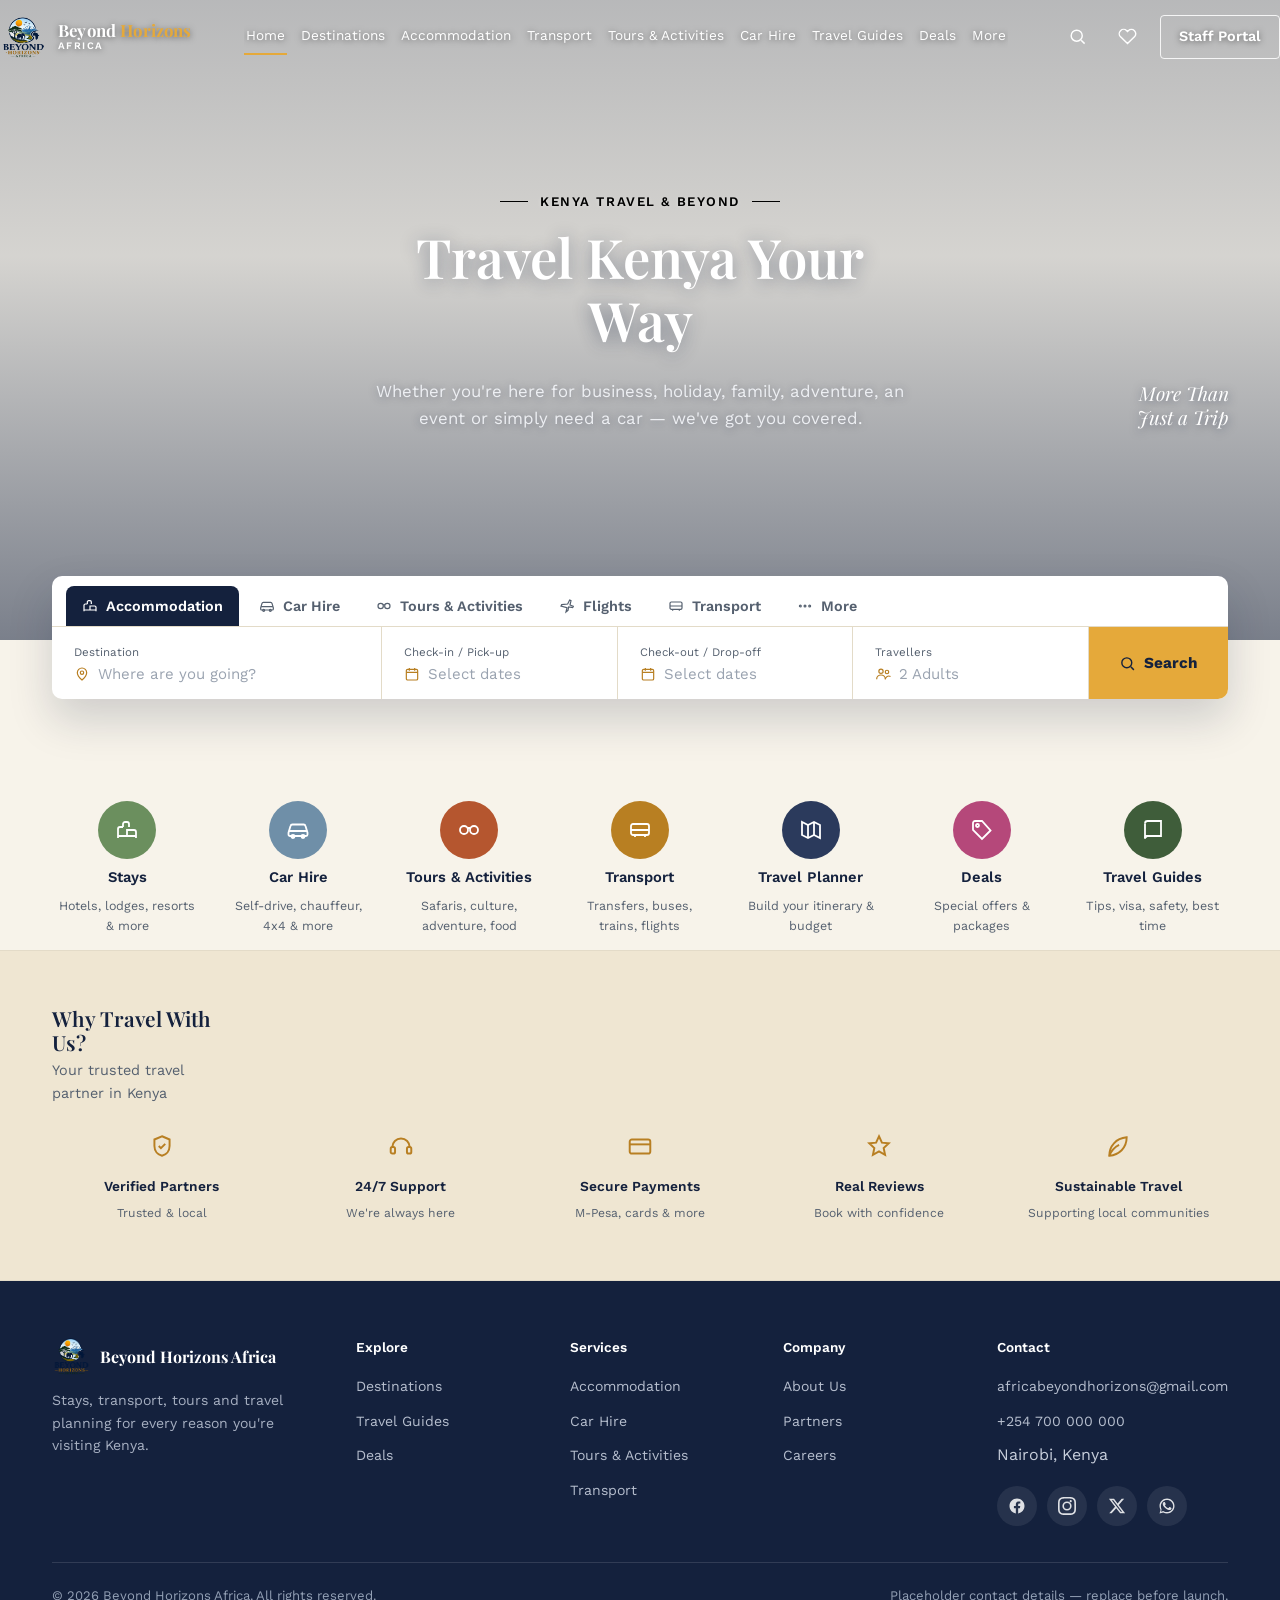
==== commit 07c2a801: "Add files via upload" ====
--- a/index.html
+++ b/index.html
@@ -9,6 +9,7 @@
 </head>
 <body>
 <a href="#main" class="skip-link">Skip to content</a>
+
 <header class="site-header">
   <div class="container nav-row">
     <a href="index.html" class="brand">
@@ -18,9 +19,11 @@
         <span class="b2">AFRICA</span>
       </span>
     </a>
+
     <button class="nav-toggle" aria-label="Toggle menu" aria-expanded="false">
       <span></span>
     </button>
+
     <nav class="primary-nav" aria-label="Primary">
       <a href="index.html" aria-current="page">Home</a>
       <a href="destinations.html">Destinations</a>
@@ -32,6 +35,7 @@
       <a href="deals.html">Deals</a>
       <a href="#">More</a>
     </nav>
+
     <div class="header-actions">
       <button class="icon-btn" aria-label="Search">
         <svg viewBox="0 0 24 24" fill="none" stroke="currentColor" stroke-width="1.8" width="19" height="19"><circle cx="11" cy="11" r="7"/><line x1="21" y1="21" x2="16.65" y2="16.65"/></svg>
@@ -43,7 +47,21 @@
     </div>
   </div>
 </header>
+<nav class="mobile-bottom-nav" aria-label="Mobile primary">
+  <div class="mobile-nav-scroll">
+      <a href="index.html" aria-current="page">Home</a>
+      <a href="destinations.html">Destinations</a>
+      <a href="accommodation.html">Accommodation</a>
+      <a href="transport.html">Transport</a>
+      <a href="tours.html">Tours &amp; Activities</a>
+      <a href="car-hire.html">Car Hire</a>
+      <a href="deals.html">Deals</a>
+  </div>
+</nav>
+
+
 <main id="main">
+
   <!-- HERO -->
   <section class="hero">
     <div class="hero-slideshow">
@@ -53,6 +71,7 @@
       <img class="slide" src="https://images.pexels.com/photos/29578085/pexels-photo-29578085.jpeg" alt="Loungers on a palm-lined beach on the Kenyan coast">
     </div>
     <div class="hero-scrim"></div>
+
     <div class="hero-content">
       <p class="hero-eyebrow">KENYA TRAVEL &amp; BEYOND</p>
       <h1>Travel Kenya Your Way</h1>
@@ -60,6 +79,7 @@
     </div>
     <p class="hero-tag">More Than<br>Just a Trip</p>
   </section>
+
   <!-- SEARCH -->
   <div class="search-wrap">
     <div class="container">
@@ -91,6 +111,7 @@
               More
             </button>
           </div>
+
           <div class="search-fields">
             <div class="search-field">
               <label for="f-destination">Destination</label>
@@ -129,10 +150,12 @@
       </div>
     </div>
   </div>
+
   <!-- QUICK LINKS -->
   <section class="quick-links" id="quick-links">
     <div class="container">
       <div class="quick-grid">
+
         <a class="quick-item" href="accommodation.html">
           <div class="quick-badge" style="background:var(--green-soft);">
             <svg viewBox="0 0 24 24" fill="none" stroke="currentColor" stroke-width="1.8"><path d="M3 18v-7a2 2 0 0 1 2-2h3M3 18v2M3 18h18m0 0v2m0-2v-4a2 2 0 0 0-2-2h-7v6M8 9V6a2 2 0 0 1 2-2h2a2 2 0 0 1 2 2v3"/></svg>
@@ -140,6 +163,7 @@
           <h3>Stays</h3>
           <p>Hotels, lodges, resorts &amp; more</p>
         </a>
+
         <a class="quick-item" href="car-hire.html">
           <div class="quick-badge" style="background:var(--slate);">
             <svg viewBox="0 0 24 24" fill="none" stroke="currentColor" stroke-width="1.8"><path d="M3 13l1.5-5A2 2 0 0 1 6.4 6.5h11.2A2 2 0 0 1 19.5 8l1.5 5"/><rect x="2.5" y="13" width="19" height="5" rx="1.5"/><circle cx="7" cy="18.5" r="1.5"/><circle cx="17" cy="18.5" r="1.5"/></svg>
@@ -147,6 +171,7 @@
           <h3>Car Hire</h3>
           <p>Self-drive, chauffeur, 4x4 &amp; more</p>
         </a>
+
         <a class="quick-item" href="tours.html">
           <div class="quick-badge" style="background:var(--terracotta);">
             <svg viewBox="0 0 24 24" fill="none" stroke="currentColor" stroke-width="1.8"><circle cx="7" cy="12" r="4"/><circle cx="17" cy="12" r="4"/><path d="M11 10h2"/></svg>
@@ -154,6 +179,7 @@
           <h3>Tours &amp; Activities</h3>
           <p>Safaris, culture, adventure, food</p>
         </a>
+
         <a class="quick-item" href="transport.html">
           <div class="quick-badge" style="background:var(--gold);">
             <svg viewBox="0 0 24 24" fill="none" stroke="currentColor" stroke-width="1.8"><rect x="3" y="6" width="18" height="11" rx="2"/><path d="M3 12h18M7 17v2M17 17v2"/></svg>
@@ -161,6 +187,7 @@
           <h3>Transport</h3>
           <p>Transfers, buses, trains, flights</p>
         </a>
+
         <a class="quick-item" href="#">
           <div class="quick-badge" style="background:var(--navy-soft);">
             <svg viewBox="0 0 24 24" fill="none" stroke="currentColor" stroke-width="1.8"><path d="M9 20l-6-3V4l6 3 6-3 6 3v13l-6-3-6 3Z"/><path d="M9 7v13M15 4v13"/></svg>
@@ -168,6 +195,7 @@
           <h3>Travel Planner</h3>
           <p>Build your itinerary &amp; budget</p>
         </a>
+
         <a class="quick-item" href="deals.html">
           <div class="quick-badge" style="background:#B5487A;">
             <svg viewBox="0 0 24 24" fill="none" stroke="currentColor" stroke-width="1.8"><path d="M20.5 12.5 12 21l-9-9V5a2 2 0 0 1 2-2h7Z"/><circle cx="7.5" cy="7.5" r="1.5"/></svg>
@@ -175,6 +203,7 @@
           <h3>Deals</h3>
           <p>Special offers &amp; packages</p>
         </a>
+
         <a class="quick-item" href="#">
           <div class="quick-badge" style="background:var(--green);">
             <svg viewBox="0 0 24 24" fill="none" stroke="currentColor" stroke-width="1.8"><path d="M4 5.5A2.5 2.5 0 0 1 6.5 3H20v15H6.5A2.5 2.5 0 0 0 4 20.5"/><path d="M4 5.5v15A2.5 2.5 0 0 1 6.5 18H20"/></svg>
@@ -182,9 +211,12 @@
           <h3>Travel Guides</h3>
           <p>Tips, visa, safety, best time</p>
         </a>
+
       </div>
     </div>
   </section>
+
+
   <!-- WHY TRAVEL WITH US -->
   <section class="why">
     <div class="container why-inner">
@@ -192,6 +224,7 @@
         <h3>Why Travel With Us?</h3>
         <p>Your trusted travel partner in Kenya</p>
       </div>
+
       <div class="why-items" style="display:grid; grid-template-columns:repeat(5,1fr); gap:20px; grid-column: 1 / -1;">
         <div class="why-item">
           <svg viewBox="0 0 24 24" fill="none" stroke="currentColor" stroke-width="1.8"><path d="M12 3l7 3v6c0 4.5-3 8-7 9-4-1-7-4.5-7-9V6Z"/><path d="M9 12l2 2 4-4"/></svg>
@@ -221,7 +254,9 @@
       </div>
     </div>
   </section>
+
 </main>
+
 <footer class="site-footer">
   <div class="container">
     <div class="footer-grid">
@@ -231,30 +266,6 @@
           <span>Beyond Horizons Africa</span>
         </div>
         <p>Stays, transport, tours and travel planning for every reason you're visiting Kenya.</p>
-        <!-- Social media icons -->
-        <div class="social-links">
-          <a href="https://facebook.com/" aria-label="Facebook" target="_blank" rel="noopener">
-            <svg viewBox="0 0 24 24" fill="currentColor"><path d="M18 2h-3a5 5 0 0 0-5 5v3H7v4h3v8h4v-8h3l1-4h-4V7a1 1 0 0 1 1-1h3z"/></svg>
-          </a>
-          <a href="https://instagram.com/" aria-label="Instagram" target="_blank" rel="noopener">
-            <svg viewBox="0 0 24 24" fill="none" stroke="currentColor" stroke-width="1.8"><rect x="2" y="2" width="20" height="20" rx="5"/><circle cx="12" cy="12" r="4"/><circle cx="17.5" cy="6.5" r="1.2" fill="currentColor" stroke="none"/></svg>
-          </a>
-          <a href="https://x.com/" aria-label="X (Twitter)" target="_blank" rel="noopener">
-            <svg viewBox="0 0 24 24" fill="currentColor"><path d="M18.244 2.25h3.308l-7.227 8.26 8.502 11.24H16.17l-5.214-6.817L4.99 21.75H1.68l7.73-8.835L1.254 2.25H8.08l4.713 6.231zm-1.161 17.52h1.833L7.084 4.126H5.117z"/></svg>
-          </a>
-          <a href="https://wa.me/254700000000" aria-label="WhatsApp" target="_blank" rel="noopener">
-            <svg viewBox="0 0 24 24" fill="currentColor"><path d="M17.472 14.382c-.297-.149-1.758-.867-2.03-.967-.273-.099-.471-.148-.67.15-.197.297-.767.966-.94 1.164-.173.199-.347.223-.644.075-.297-.15-1.255-.463-2.39-1.475-.883-.788-1.48-1.761-1.653-2.059-.173-.297-.018-.458.13-.606.134-.133.298-.347.446-.52.149-.174.198-.298.298-.497.099-.198.05-.371-.025-.52-.075-.149-.669-1.612-.916-2.207-.242-.579-.487-.5-.669-.51-.173-.008-.371-.01-.57-.01-.198 0-.52.074-.792.372-.272.297-1.04 1.016-1.04 2.479 0 1.462 1.065 2.875 1.213 3.074.149.198 2.096 3.2 5.077 4.487.709.306 1.262.489 1.694.625.712.227 1.36.195 1.871.118.571-.085 1.758-.719 2.006-1.413.248-.694.248-1.289.173-1.413-.074-.124-.272-.198-.57-.347m-5.421 7.403h-.004a9.87 9.87 0 0 1-5.031-1.378l-.361-.214-3.741.982.998-3.648-.235-.374a9.86 9.86 0 0 1-1.51-5.26c.001-5.45 4.436-9.884 9.888-9.884 2.64 0 5.122 1.03 6.988 2.898a9.825 9.825 0 0 1 2.893 6.994c-.003 5.45-4.435 9.884-9.885 9.884m8.413-18.297A11.815 11.815 0 0 0 12.05 0C5.495 0 .16 5.335.157 11.892c0 2.096.547 4.142 1.588 5.945L.057 24l6.305-1.654a11.882 11.882 0 0 0 5.683 1.448h.005c6.554 0 11.89-5.335 11.893-11.893a11.821 11.821 0 0 0-3.48-8.413z"/></svg>
-          </a>
-          <a href="https://tiktok.com/" aria-label="TikTok" target="_blank" rel="noopener">
-            <svg viewBox="0 0 24 24" fill="currentColor"><path d="M19.59 6.69a4.83 4.83 0 0 1-3.77-4.25V2h-3.45v13.67a2.89 2.89 0 0 1-2.88 2.5 2.89 2.89 0 0 1-2.89-2.89 2.89 2.89 0 0 1 2.89-2.89c.28 0 .54.04.79.1v-3.5a6.37 6.37 0 0 0-.79-.05A6.34 6.34 0 0 0 3.16 15.4 6.34 6.34 0 0 0 9.5 21.75a6.34 6.34 0 0 0 6.34-6.34V8.85a8.18 8.18 0 0 0 4.76 1.52V6.9a4.84 4.84 0 0 1-1.01-.21z"/></svg>
-          </a>
-          <a href="https://youtube.com/" aria-label="YouTube" target="_blank" rel="noopener">
-            <svg viewBox="0 0 24 24" fill="currentColor"><path d="M23.498 6.186a3.016 3.016 0 0 0-2.122-2.136C19.505 3.545 12 3.545 12 3.545s-7.505 0-9.377.505A3.017 3.017 0 0 0 .502 6.186C0 8.07 0 12 0 12s0 3.93.502 5.814a3.016 3.016 0 0 0 2.122 2.136c1.871.505 9.376.505 9.376.505s7.505 0 9.377-.505a3.015 3.015 0 0 0 2.122-2.136C24 15.93 24 12 24 12s0-3.93-.502-5.814zM9.545 15.568V8.432L15.818 12l-6.273 3.568z"/></svg>
-          </a>
-          <a href="https://linkedin.com/" aria-label="LinkedIn" target="_blank" rel="noopener">
-            <svg viewBox="0 0 24 24" fill="currentColor"><path d="M16 8a6 6 0 0 1 6 6v7h-4v-7a2 2 0 0 0-2-2 2 2 0 0 0-2 2v7h-4v-7a6 6 0 0 1 6-6z"/><rect x="2" y="9" width="4" height="12"/><circle cx="4" cy="4" r="2"/></svg>
-          </a>
-        </div>
       </div>
       <div>
         <h4>Explore</h4>
@@ -288,35 +299,28 @@
           <li><a href="tel:+254700000000">+254 700 000 000</a></li>
           <li>Nairobi, Kenya</li>
         </ul>
-      </div>
+              <div class="social-links">
+          <a href="#" aria-label="Facebook">
+            <svg viewBox="0 0 24 24" fill="currentColor"><path d="M22 12.06C22 6.5 17.52 2 12 2S2 6.5 2 12.06c0 5 3.66 9.16 8.44 9.94v-7.03H7.9v-2.91h2.54V9.85c0-2.5 1.49-3.89 3.77-3.89 1.09 0 2.23.2 2.23.2v2.46h-1.26c-1.24 0-1.63.77-1.63 1.56v1.88h2.78l-.44 2.91h-2.34V22c4.78-.78 8.44-4.94 8.44-9.94Z"/></svg>
+          </a>
+          <a href="#" aria-label="Instagram">
+            <svg viewBox="0 0 24 24" fill="currentColor"><path d="M12 2.16c3.2 0 3.58.01 4.85.07 1.17.05 1.8.24 2.22.41.56.21.96.47 1.38.89.42.42.68.82.89 1.38.17.42.36 1.05.41 2.22.06 1.27.07 1.65.07 4.85s-.01 3.58-.07 4.85c-.05 1.17-.24 1.8-.41 2.22-.21.56-.47.96-.89 1.38-.42.42-.82.68-1.38.89-.42.17-1.05.36-2.22.41-1.27.06-1.65.07-4.85.07s-3.58-.01-4.85-.07c-1.17-.05-1.8-.24-2.22-.41-.56-.21-.96-.47-1.38-.89-.42-.42-.68-.82-.89-1.38-.17-.42-.36-1.05-.41-2.22-.06-1.27-.07-1.65-.07-4.85s.01-3.58.07-4.85c.05-1.17.24-1.8.41-2.22.21-.56.47-.96.89-1.38.42-.42.82-.68 1.38-.89.42-.17 1.05-.36 2.22-.41 1.27-.06 1.65-.07 4.85-.07M12 0C8.74 0 8.33.01 7.05.07 5.78.13 4.9.33 4.14.63c-.79.31-1.46.72-2.13 1.39C1.35 2.68.94 3.35.63 4.14.33 4.9.13 5.78.07 7.05.01 8.33 0 8.74 0 12s.01 3.67.07 4.95c.06 1.27.26 2.15.56 2.91.31.79.72 1.46 1.39 2.13.67.67 1.34 1.08 2.13 1.39.76.3 1.64.5 2.91.56C8.33 23.99 8.74 24 12 24s3.67-.01 4.95-.07c1.27-.06 2.15-.26 2.91-.56.79-.31 1.46-.72 2.13-1.39.67-.67 1.08-1.34 1.39-2.13.3-.76.5-1.64.56-2.91.06-1.28.07-1.69.07-4.95s-.01-3.67-.07-4.95c-.06-1.27-.26-2.15-.56-2.91-.31-.79-.72-1.46-1.39-2.13C21.32 1.35 20.65.94 19.86.63c-.76-.3-1.64-.5-2.91-.56C15.67.01 15.26 0 12 0Zm0 5.84A6.16 6.16 0 1 0 18.16 12 6.16 6.16 0 0 0 12 5.84Zm0 10.16A4 4 0 1 1 16 12a4 4 0 0 1-4 4Zm6.41-10.4a1.44 1.44 0 1 1-1.44-1.44 1.44 1.44 0 0 1 1.44 1.44Z"/></svg>
+          </a>
+          <a href="#" aria-label="X (Twitter)">
+            <svg viewBox="0 0 24 24" fill="currentColor"><path d="M18.24 2.25h3.31l-7.23 8.26 8.5 11.24h-6.66l-5.22-6.84-5.97 6.84H1.66l7.73-8.84L1.24 2.25h6.83l4.72 6.25ZM17.06 19.62h1.83L7.02 4.29H5.06Z"/></svg>
+          </a>
+          <a href="https://wa.me/254700000000" aria-label="WhatsApp">
+            <svg viewBox="0 0 24 24" fill="currentColor"><path d="M17.47 14.38c-.29-.15-1.7-.84-1.97-.94-.26-.1-.46-.15-.65.15-.19.29-.75.94-.92 1.13-.17.19-.34.22-.63.07-.29-.15-1.22-.45-2.33-1.44-.86-.77-1.44-1.71-1.61-2-.17-.29-.02-.45.13-.6.13-.13.29-.34.44-.5.15-.17.19-.29.29-.48.1-.19.05-.36-.02-.5-.07-.15-.65-1.57-.89-2.15-.23-.56-.47-.48-.65-.49h-.56c-.19 0-.5.07-.76.36-.26.29-1 .98-1 2.4 0 1.41 1.03 2.77 1.17 2.97.15.19 2.02 3.08 4.9 4.32.68.3 1.22.47 1.63.6.68.22 1.31.19 1.8.11.55-.08 1.7-.69 1.94-1.36.24-.67.24-1.24.17-1.36-.07-.12-.26-.19-.55-.34ZM12.02 2C6.5 2 2 6.48 2 12c0 1.9.53 3.68 1.44 5.2L2 22l4.94-1.4A9.94 9.94 0 0 0 12.02 22C17.5 22 22 17.52 22 12S17.5 2 12.02 2Zm0 18.13c-1.7 0-3.29-.47-4.65-1.28l-.33-.2-3.06.87.85-2.98-.22-.31A8.12 8.12 0 0 1 3.87 12c0-4.48 3.66-8.13 8.15-8.13S20.17 7.52 20.17 12s-3.66 8.13-8.15 8.13Z"/></svg>
+          </a>
+        </div>
+</div>
     </div>
     <div class="footer-bottom">
       <span>© 2026 Beyond Horizons Africa. All rights reserved.</span>
-      <span>
-        Powered by 
-        <a href="https://www.linkedin.com/in/phineas-mutharimi-act-analyst-458358203/recent-activity/articles/" 
-           target="_blank" 
-           rel="noopener">
-          The Kenyactuary
-        </a>
-      </span>
+      <span>Placeholder contact details — replace before launch.</span>
     </div>
   </div>
 </footer>
-
-<!-- Mobile Bottom Navigation -->
-<nav class="mobile-bottom-nav" aria-label="Mobile navigation">
-  <div class="mobile-nav-scroll">
-    <a href="destinations.html">Destinations</a>
-    <a href="accommodation.html">Accommodation</a>
-    <a href="transport.html">Transport</a>
-    <a href="tours.html">Tours &amp; Activities</a>
-    <a href="car-hire.html">Car Hire</a>
-    <a href="#">Travel Guides</a>
-    <a href="deals.html">Deals</a>
-    <a href="#">More</a>
-  </div>
-</nav>
 
 <script src="script.js"></script>
 </body>
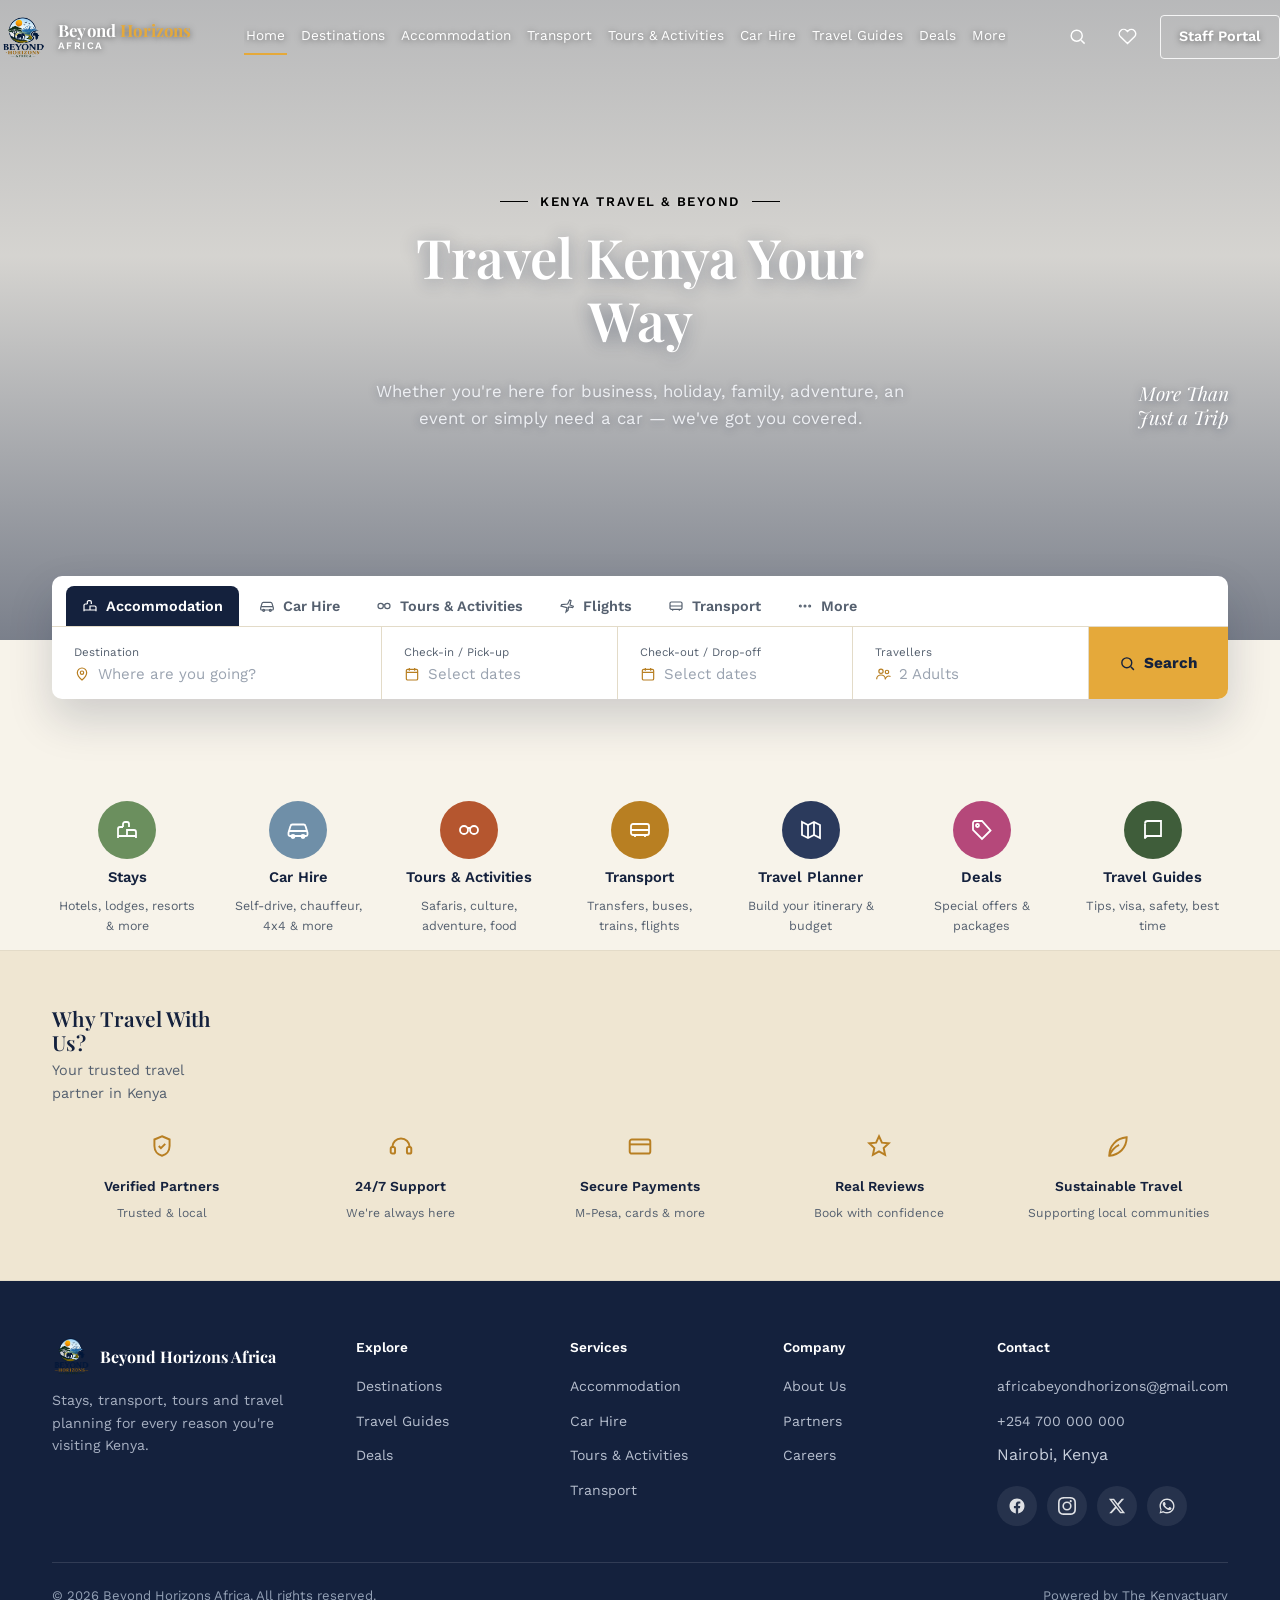
==== commit 3d623cb4: "Update index.html" ====
--- a/index.html
+++ b/index.html
@@ -317,7 +317,7 @@
     </div>
     <div class="footer-bottom">
       <span>© 2026 Beyond Horizons Africa. All rights reserved.</span>
-      <span>Placeholder contact details — replace before launch.</span>
+      <span>Powered by The Kenyactuary</span>
     </div>
   </div>
 </footer>
